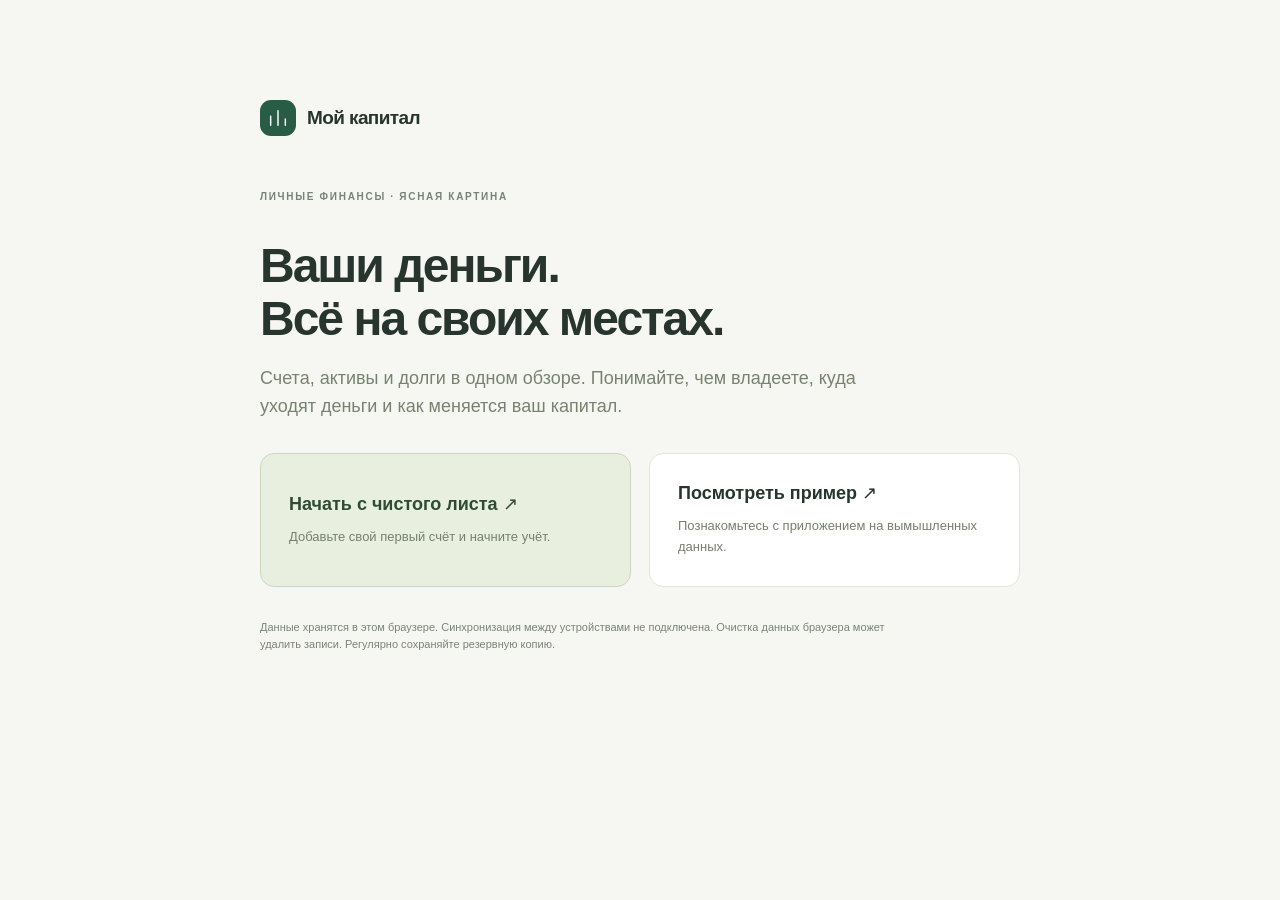
==== index.html @ 9a2aff3a "Опубликовать статическое приложение «Мой капитал»" ====
<!doctype html>
<html lang="ru"><head><meta charset="UTF-8"><meta name="viewport" content="width=device-width,initial-scale=1"><meta name="theme-color" content="#f6f7f2"><title>Мой капитал — личные финансы</title><link rel="icon" href="data:image/svg+xml,%3Csvg xmlns='http://www.w3.org/2000/svg' viewBox='0 0 64 64'%3E%3Crect width='64' height='64' rx='18' fill='%232a5943'/%3E%3Cpath d='M16 44V30h8v14m4 0V22h8v22m4 0V14h8v30' fill='none' stroke='%23fff' stroke-width='5'/%3E%3C/svg%3E"><link rel="stylesheet" href="style.css"></head><body><div id="app"><p class="loading">Открываем ваш финансовый обзор…</p></div><dialog id="modal"></dialog><div id="toast" role="status" aria-live="polite"></div><script type="module" src="app.js"></script></body></html>
---- style.css ----
:root{font-family:-apple-system,BlinkMacSystemFont,"Segoe UI",sans-serif;color:#27352e;background:#f6f7f2;font-synthesis:none;--green:#295c45;--muted:#788077;--line:#e1e5dc;--paper:#fff;--red:#a74637}*{box-sizing:border-box}body{margin:0;font-size:14px}button,input,select,textarea{font:inherit}button,a,input,select,textarea{outline-offset:4px}button:focus-visible,a:focus-visible,input:focus-visible{outline:3px solid #83aa77}button{cursor:pointer}button:disabled{opacity:.5;cursor:wait}button{border:1px solid var(--line);background:white;border-radius:9px;padding:10px 15px;color:inherit;transition:background .15s}button:hover{background:#eef2e9}.primary{background:var(--green);border-color:var(--green);color:white}.primary:hover{background:#204c37}.quiet{background:transparent;border:0}.danger{color:var(--red)}.muted,small{color:var(--muted)}.shell{display:grid;grid-template-columns:240px minmax(0,1fr);min-height:100vh}.sidebar{background:#eef0e8;border-right:1px solid var(--line);padding:36px 22px;position:fixed;width:240px;height:100dvh;display:flex;flex-direction:column}.brand{display:flex;align-items:center;gap:11px;font-weight:700;font-size:19px;letter-spacing:-.6px}.brandmark{width:36px;height:36px;background:var(--green);border-radius:11px;display:grid;place-items:center;color:white}.brandmark svg{width:22px;height:22px}.sidebar .eyebrow{margin:42px 12px 12px;font-size:10px}.nav{display:flex;flex-direction:column;gap:5px}.nav button{display:flex;align-items:center;gap:12px;text-align:left;border:0;background:transparent;color:#677266;padding:13px 14px;border-radius:8px}.nav button.active{background:#dce5d8;color:var(--green);font-weight:650}.nav svg,.icon svg{height:19px;width:19px}.sidebar-footer{margin-top:auto;padding:20px 10px 0;line-height:1.6;font-size:11px;color:#77816f}.local-dot{display:inline-block;width:6px;height:6px;background:#6f9272;border-radius:100%;margin-right:7px}.main{grid-column:2;padding:0 44px 40px;max-width:1550px;width:100%;margin:auto}.topbar{height:86px;display:flex;align-items:center;justify-content:space-between;border-bottom:1px solid var(--line);gap:12px}.crumb{font-size:12px;color:var(--muted)}.top-actions,.row,.actions{display:flex;align-items:center;gap:10px;flex-wrap:wrap}.top-actions button{font-size:12px}.avatar{width:32px;height:32px;display:grid;place-items:center;border-radius:50%;background:#dfe7d7;font-size:11px;font-weight:600}.eyebrow{text-transform:uppercase;letter-spacing:1.7px;font-size:10px;font-weight:650;color:#778474}.heading{display:flex;justify-content:space-between;align-items:center;gap:14px;margin:35px 0 25px}h1{font-size:30px;letter-spacing:-1px;font-weight:600;margin:0 0 8px}h2{font-size:17px;font-weight:600;letter-spacing:-.3px;margin:0}h3{font-size:14px;margin:0 0 9px}p{line-height:1.6}.heading p{margin:0;color:var(--muted);font-size:13px}.pill{font-size:10px;padding:5px 8px;border:1px solid var(--line);border-radius:6px;background:#f7f8f3;color:#697363;white-space:nowrap}.demo-banner{background:#eaf0df;border:1px solid #dce6ce;color:#5c6d4c;border-radius:9px;padding:10px 14px;font-size:12px;display:flex;justify-content:space-between;align-items:center;margin:24px 0 -10px}.demo-banner button{padding:5px 10px;font-size:11px;background:transparent;border-color:#c9d5ba}.grid-overview{display:grid;grid-template-columns:minmax(0,1.65fr) minmax(270px,1fr);gap:23px}.panel{border:1px solid var(--line);border-radius:13px;background:white;padding:23px;min-width:0}.capital-card{position:relative;overflow:hidden;background:#e9efdf;padding:28px 28px 18px}.capital-top{display:flex;justify-content:space-between;align-items:center}.capital-value{font-size:43px;font-weight:550;letter-spacing:-1.8px;margin:16px 0 10px;overflow-wrap:anywhere}.change{color:#527350;font-size:12px}.capital-card .chart{height:133px;margin:12px -5px -5px}.chart svg{width:100%;height:100%;overflow:visible}.axis{display:flex;justify-content:space-between;color:#87927e;font-size:10px;padding-top:8px}.stat-row{display:grid;grid-template-columns:repeat(3,1fr);margin-top:21px;padding-top:20px;border-top:1px solid #d4dec9;gap:10px}.stat-row>div+div{border-left:1px solid #d4dec9;padding-left:15px}.label{font-size:11px;color:#75806c}.stat-number{font-size:17px;font-weight:600;display:block;margin-top:8px;overflow-wrap:anywhere}.period-card .section-head{margin-bottom:24px}.section-head{display:flex;justify-content:space-between;align-items:center;gap:10px}.metric{display:flex;justify-content:space-between;align-items:center;margin:20px 0;gap:10px}.metric-name{display:flex;align-items:center;gap:10px;color:#6c766a;font-size:12px}.metric-icon{background:#eef4e8;color:#5f8859;padding:8px;border-radius:9px}.metric-icon.out{background:#f6eee6;color:#ab8869}.metric strong{font-size:19px;font-weight:550;white-space:nowrap}.period-total{margin-top:24px;border-top:1px solid var(--line);padding-top:20px}.period-total strong{color:var(--green);font-size:25px;letter-spacing:-.6px}.period-total small{font-size:10px;display:block;margin-top:6px}.mini-bars{display:flex;gap:4px;align-items:flex-end;height:40px;margin-top:25px}.mini-bars i{flex:1;background:#dce7d0;border-radius:2px 2px 0 0}.mini-bars i:nth-child(3n){background:#7d9a70}.lower-grid{display:grid;grid-template-columns:minmax(0,1.65fr) minmax(270px,1fr);gap:23px;margin-top:24px}.section-head button{font-size:11px;color:#677960;padding:5px 0}.account-list{display:grid;grid-template-columns:repeat(3,minmax(0,1fr));gap:12px;margin-top:20px}.account-tile{background:#f7f8f3;border:1px solid #edf0e8;border-radius:9px;padding:15px 13px;text-align:left;min-width:0}.account-tile strong{display:block;margin-top:15px;font-size:17px;font-weight:550;overflow-wrap:anywhere}.account-tile small{font-size:10px;display:block;margin-top:6px}.account-tile .tile-name{font-size:11px}.account-symbol{display:block;margin-bottom:13px;font-size:17px;color:#6d8463}.debt-summary{display:grid;grid-template-columns:1fr 1fr;gap:15px;margin-top:25px}.debt-summary strong{display:block;font-size:21px;font-weight:550;margin:10px 0}.progress{height:5px;border-radius:10px;background:#edf0e6;overflow:hidden;margin:14px 0}.progress span{display:block;width:100%;height:100%;background:#a7b991}.progress.dark span{background:#67836b}.table-panel{margin-top:24px;padding-bottom:8px}.table-wrap{overflow-x:auto;margin-top:14px}table{width:100%;border-collapse:collapse;text-align:left;font-size:12px}th{font-size:10px;color:#8b9286;font-weight:500;padding:13px 8px;border-bottom:1px solid var(--line)}td{padding:14px 8px;border-bottom:1px solid #eff1eb;vertical-align:middle}tr:last-child td{border-bottom:0}td.num,th.num{text-align:right;white-space:nowrap;font-variant-numeric:tabular-nums}.transaction-title{display:flex;align-items:center;gap:10px}.transaction-symbol{width:31px;height:31px;flex-shrink:0;display:grid;place-items:center;background:#f1f3eb;border-radius:9px;color:#7d8d70}.positive{color:#42724c}.negative{color:#875b48}.table-title{font-size:12px;display:block}.table-sub{font-size:10px;color:#93998b;display:block;margin-top:4px}.note{font-size:11px;color:#7a8473;margin:22px 0 0;line-height:1.6}.warning{padding:12px;background:#fff5e4;border:1px solid #efdfbd;border-radius:8px;color:#8a6625;font-size:12px}.error{color:#a23d31;font-size:12px;line-height:1.5}.error:not(:empty){padding:12px;background:#fff1ed;border-radius:8px;margin:12px 0}.empty{text-align:center;padding:40px 20px;color:var(--muted)}.empty h2{color:#344d37;margin-bottom:10px}.filters{display:flex;gap:10px;flex-wrap:wrap;margin:20px 0}.filters input{flex:1;min-width:160px}.filters select{width:auto}.listing{display:grid;grid-template-columns:repeat(auto-fit,minmax(270px,1fr));gap:18px}.entity-card .amount{font-size:28px;letter-spacing:-.8px;margin:20px 0}.entity-card .actions{margin-top:18px}.entity-card .actions button{font-size:11px;padding:8px 10px}.entity-card p{font-size:12px}.tabs{display:flex;gap:8px;margin-bottom:22px}.tabs .active{background:#e3ebdc;border-color:#cbd8bf;color:var(--green)}.settings-grid{display:grid;grid-template-columns:1fr 1fr;gap:20px}.settings-grid p{font-size:12px}.settings-grid button{font-size:12px}.currency-row{display:flex;align-items:center;justify-content:space-between;padding:14px 0;border-bottom:1px solid var(--line)}.bar-row{display:grid;grid-template-columns:100px 1fr 120px;align-items:center;gap:14px;margin-top:20px;font-size:12px}.bar-row .bar{height:9px;background:#eaf0e1;border-radius:4px;overflow:hidden}.bar-row .bar i{display:block;height:100%;background:#819b6a}.bar-row strong{text-align:right;font-size:12px}.report-grid{display:grid;grid-template-columns:1fr 1fr;gap:20px}.report-grid .wide{grid-column:1/-1}.onboard{max-width:820px;margin:70px auto;padding:30px}.onboard h1{font-size:48px;margin-top:38px;line-height:1.1;letter-spacing:-2px}.onboard .lead{font-size:18px;color:#78836f;max-width:620px}.onboard .choices{display:grid;grid-template-columns:1fr 1fr;gap:18px;margin:32px 0}.choice{padding:28px;text-align:left;border-radius:14px;background:white}.choice.primary{background:#e9efdf;color:#2d4c33;border-color:#cbd8bd}.choice strong{font-size:18px;display:block}.choice span{font-size:13px;display:block;margin-top:12px;line-height:1.6;color:#75806d}.onboard .note{max-width:640px}.bottom-nav{display:none}dialog{width:min(600px,calc(100% - 26px));padding:0;border:1px solid var(--line);border-radius:15px;max-height:90dvh;box-shadow:0 24px 100px #213b3433;color:#2c392e;background:#fcfdf9}dialog::backdrop{background:#1d302650;backdrop-filter:blur(3px)}.modal-head{display:flex;justify-content:space-between;align-items:center;padding:22px 25px;border-bottom:1px solid var(--line)}.modal-head button{padding:4px 10px;font-size:21px;border:0;background:transparent}.modal-body{padding:22px 25px}.form-grid{display:grid;grid-template-columns:1fr 1fr;gap:16px}.field{display:flex;flex-direction:column;gap:7px;min-width:0}.field.full{grid-column:1/-1}label{font-size:12px;color:#5a6855;font-weight:500}input,select,textarea{width:100%;min-width:0;border:1px solid #dce2d4;background:white;border-radius:8px;padding:11px 12px;color:inherit}input[type=checkbox]{width:auto}textarea{resize:vertical;min-height:75px}.field small{font-size:10px;line-height:1.5}.form-actions{display:flex;justify-content:flex-end;gap:10px;margin-top:23px}.form-info{font-size:11px;line-height:1.7;color:#7b8573;margin:16px 0}.field-error{color:#ab4837!important}#toast{position:fixed;bottom:24px;left:50%;transform:translateX(-50%);padding:13px 20px;background:#294a35;color:white;border-radius:9px;z-index:99;font-size:12px;display:none;max-width:90vw}.loading{padding:50px;text-align:center}.chart-table{margin-top:14px;font-size:11px}.chart-table summary{cursor:pointer;color:#6c7e61}.hide-sensitive .sensitive{letter-spacing:2px}.audit-row{border-bottom:1px solid var(--line);padding:12px 0;font-size:12px}.period-select{max-width:185px;font-size:12px}.custom-period{display:flex;gap:8px;margin-bottom:18px;justify-content:flex-end}.custom-period input{max-width:160px}.mobile-more{display:none}.field [aria-invalid=true]{border-color:#b3503b}
@media(min-width:1600px){.main{padding-left:55px;padding-right:55px}.capital-card .chart{height:160px}}
@media(max-width:1150px){.sidebar{width:200px;padding:32px 15px}.shell{grid-template-columns:200px minmax(0,1fr)}.main{padding:0 25px 30px}.grid-overview,.lower-grid{grid-template-columns:minmax(0,1.4fr) minmax(250px,1fr)}.capital-value{font-size:36px}.account-list{grid-template-columns:1fr}.account-tile{display:grid;grid-template-columns:25px 1fr;gap:4px 10px}.account-symbol{grid-row:1/4;margin:0}.account-tile strong{font-size:16px;margin:3px 0}.account-tile small{margin:0}.brand{font-size:17px}.stat-number{font-size:14px}}
@media(max-width:850px){.grid-overview,.lower-grid{grid-template-columns:1fr}.account-list{grid-template-columns:repeat(3,1fr)}.account-tile{display:block}.account-symbol{margin-bottom:10px}.account-tile strong{margin-top:10px}.report-grid,.settings-grid{grid-template-columns:1fr}.report-grid .wide{grid-column:auto}.top-actions .date-label{display:none}.stat-number{font-size:17px}}
@media(max-width:600px){.shell{display:block}.sidebar{display:none}.main{padding:0 17px 105px}.topbar{height:65px}.crumb{font-size:11px}.top-actions{gap:3px}.top-actions button{padding:8px;font-size:11px}.avatar{display:none}.heading{margin:28px 0 21px;align-items:flex-start}h1{font-size:26px}.heading p{font-size:11px}.heading .primary{padding:11px 12px;font-size:11px}.capital-card{padding:23px 20px 18px}.capital-value{font-size:37px}.stat-row{gap:6px}.stat-row>div+div{padding-left:10px}.label{font-size:10px}.stat-number{font-size:15px}.panel{padding:20px 17px}.demo-banner{font-size:10px;margin-top:16px;gap:10px}.account-list{grid-template-columns:1fr}.account-tile{display:grid}.account-symbol{margin:0}.account-tile strong{margin:3px 0}.period-select{max-width:140px;font-size:11px}.bottom-nav{position:fixed;bottom:0;left:0;right:0;display:flex;background:#f6f8f0f5;border-top:1px solid var(--line);padding:8px 6px max(10px,env(safe-area-inset-bottom));z-index:10;backdrop-filter:blur(12px);justify-content:space-around}.bottom-nav button{display:flex;flex-direction:column;align-items:center;gap:5px;background:transparent;border:0;font-size:9px;padding:6px 10px;border-radius:8px;color:#7a8572}.bottom-nav button.active{color:var(--green);background:#e7eddf}.bottom-nav svg{width:20px;height:20px}.table-wrap{margin-left:-6px;margin-right:-6px}td,th{padding-left:6px;padding-right:6px}.hide-phone{display:none}.table-title{font-size:11px}.transaction-symbol{width:27px;height:27px}.transaction-title{gap:7px}table{font-size:11px}.form-grid{grid-template-columns:1fr}.field.full{grid-column:auto}.modal-body{padding:20px}.modal-head{padding:18px 20px}.onboard{margin:20px auto;padding:23px}.onboard h1{font-size:39px}.onboard .lead{font-size:16px}.onboard .choices{grid-template-columns:1fr}.bar-row{grid-template-columns:75px 1fr 105px;gap:8px;font-size:11px}.bar-row strong{font-size:11px}.listing{grid-template-columns:1fr}.topbar .date-label{display:none}.section-head h2{font-size:15px}.custom-period{flex-wrap:wrap}.custom-period input{max-width:45%}.form-actions button{font-size:12px}}
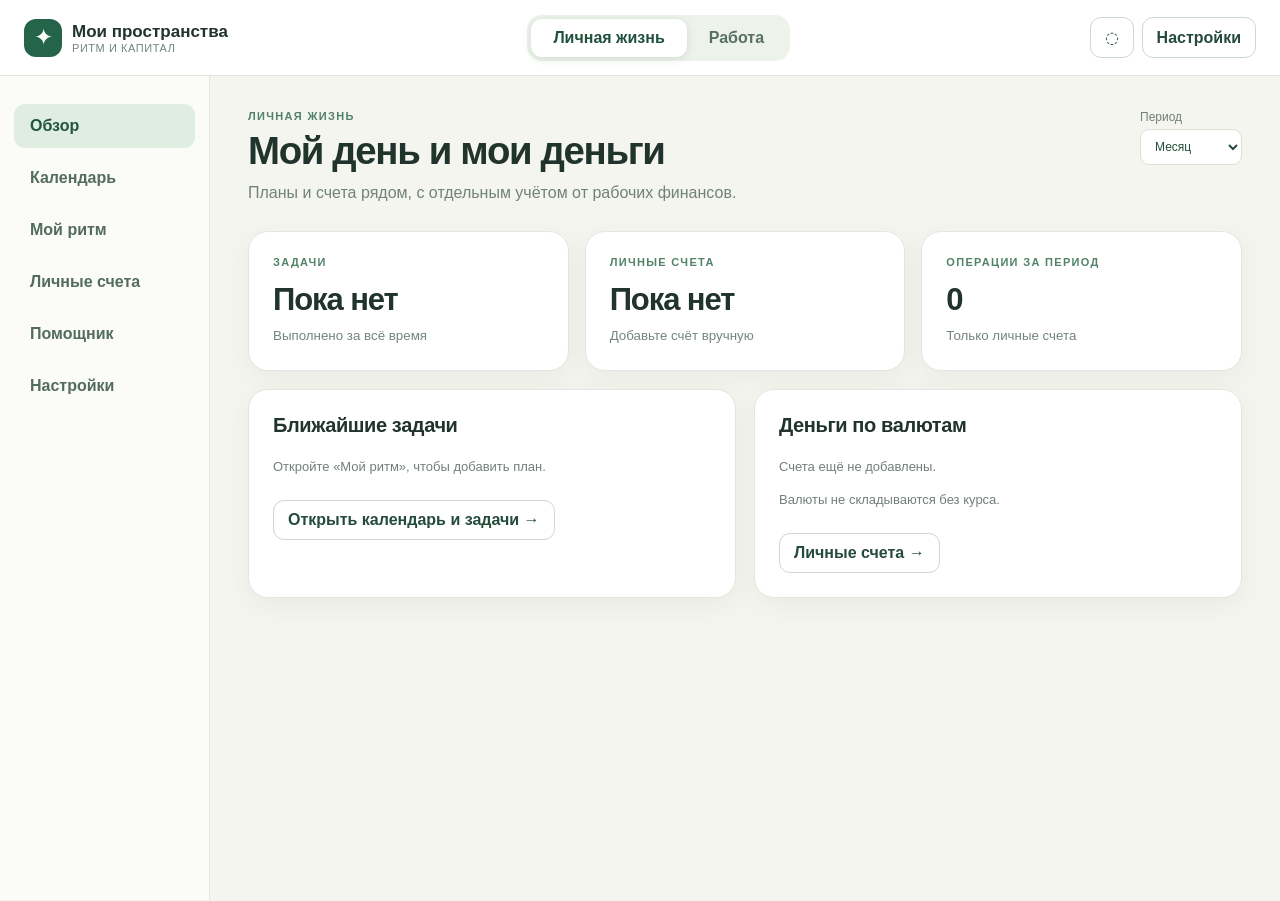
==== commit 20d06c60: "Добавить личное и рабочее пространства" ====
--- a/index.html
+++ b/index.html
@@ -1,2 +1,2 @@
 <!doctype html>
-<html lang="ru"><head><meta charset="UTF-8"><meta name="viewport" content="width=device-width,initial-scale=1"><meta name="theme-color" content="#f6f7f2"><title>Мой капитал — личные финансы</title><link rel="icon" href="data:image/svg+xml,%3Csvg xmlns='http://www.w3.org/2000/svg' viewBox='0 0 64 64'%3E%3Crect width='64' height='64' rx='18' fill='%232a5943'/%3E%3Cpath d='M16 44V30h8v14m4 0V22h8v22m4 0V14h8v30' fill='none' stroke='%23fff' stroke-width='5'/%3E%3C/svg%3E"><link rel="stylesheet" href="style.css"></head><body><div id="app"><p class="loading">Открываем ваш финансовый обзор…</p></div><dialog id="modal"></dialog><div id="toast" role="status" aria-live="polite"></div><script type="module" src="app.js"></script></body></html>
+<html lang="ru"><head><meta charset="utf-8"><meta name="viewport" content="width=device-width,initial-scale=1,viewport-fit=cover"><meta name="theme-color" content="#f5f5ef"><title>Мои пространства</title><link rel="stylesheet" href="style.css"></head><body><div id="app"></div><div id="live" class="sr-only" role="status" aria-live="polite"></div><script type="module" src="app.js"></script></body></html>
--- a/style.css
+++ b/style.css
@@ -1,5 +1,7 @@
-:root{font-family:-apple-system,BlinkMacSystemFont,"Segoe UI",sans-serif;color:#27352e;background:#f6f7f2;font-synthesis:none;--green:#295c45;--muted:#788077;--line:#e1e5dc;--paper:#fff;--red:#a74637}*{box-sizing:border-box}body{margin:0;font-size:14px}button,input,select,textarea{font:inherit}button,a,input,select,textarea{outline-offset:4px}button:focus-visible,a:focus-visible,input:focus-visible{outline:3px solid #83aa77}button{cursor:pointer}button:disabled{opacity:.5;cursor:wait}button{border:1px solid var(--line);background:white;border-radius:9px;padding:10px 15px;color:inherit;transition:background .15s}button:hover{background:#eef2e9}.primary{background:var(--green);border-color:var(--green);color:white}.primary:hover{background:#204c37}.quiet{background:transparent;border:0}.danger{color:var(--red)}.muted,small{color:var(--muted)}.shell{display:grid;grid-template-columns:240px minmax(0,1fr);min-height:100vh}.sidebar{background:#eef0e8;border-right:1px solid var(--line);padding:36px 22px;position:fixed;width:240px;height:100dvh;display:flex;flex-direction:column}.brand{display:flex;align-items:center;gap:11px;font-weight:700;font-size:19px;letter-spacing:-.6px}.brandmark{width:36px;height:36px;background:var(--green);border-radius:11px;display:grid;place-items:center;color:white}.brandmark svg{width:22px;height:22px}.sidebar .eyebrow{margin:42px 12px 12px;font-size:10px}.nav{display:flex;flex-direction:column;gap:5px}.nav button{display:flex;align-items:center;gap:12px;text-align:left;border:0;background:transparent;color:#677266;padding:13px 14px;border-radius:8px}.nav button.active{background:#dce5d8;color:var(--green);font-weight:650}.nav svg,.icon svg{height:19px;width:19px}.sidebar-footer{margin-top:auto;padding:20px 10px 0;line-height:1.6;font-size:11px;color:#77816f}.local-dot{display:inline-block;width:6px;height:6px;background:#6f9272;border-radius:100%;margin-right:7px}.main{grid-column:2;padding:0 44px 40px;max-width:1550px;width:100%;margin:auto}.topbar{height:86px;display:flex;align-items:center;justify-content:space-between;border-bottom:1px solid var(--line);gap:12px}.crumb{font-size:12px;color:var(--muted)}.top-actions,.row,.actions{display:flex;align-items:center;gap:10px;flex-wrap:wrap}.top-actions button{font-size:12px}.avatar{width:32px;height:32px;display:grid;place-items:center;border-radius:50%;background:#dfe7d7;font-size:11px;font-weight:600}.eyebrow{text-transform:uppercase;letter-spacing:1.7px;font-size:10px;font-weight:650;color:#778474}.heading{display:flex;justify-content:space-between;align-items:center;gap:14px;margin:35px 0 25px}h1{font-size:30px;letter-spacing:-1px;font-weight:600;margin:0 0 8px}h2{font-size:17px;font-weight:600;letter-spacing:-.3px;margin:0}h3{font-size:14px;margin:0 0 9px}p{line-height:1.6}.heading p{margin:0;color:var(--muted);font-size:13px}.pill{font-size:10px;padding:5px 8px;border:1px solid var(--line);border-radius:6px;background:#f7f8f3;color:#697363;white-space:nowrap}.demo-banner{background:#eaf0df;border:1px solid #dce6ce;color:#5c6d4c;border-radius:9px;padding:10px 14px;font-size:12px;display:flex;justify-content:space-between;align-items:center;margin:24px 0 -10px}.demo-banner button{padding:5px 10px;font-size:11px;background:transparent;border-color:#c9d5ba}.grid-overview{display:grid;grid-template-columns:minmax(0,1.65fr) minmax(270px,1fr);gap:23px}.panel{border:1px solid var(--line);border-radius:13px;background:white;padding:23px;min-width:0}.capital-card{position:relative;overflow:hidden;background:#e9efdf;padding:28px 28px 18px}.capital-top{display:flex;justify-content:space-between;align-items:center}.capital-value{font-size:43px;font-weight:550;letter-spacing:-1.8px;margin:16px 0 10px;overflow-wrap:anywhere}.change{color:#527350;font-size:12px}.capital-card .chart{height:133px;margin:12px -5px -5px}.chart svg{width:100%;height:100%;overflow:visible}.axis{display:flex;justify-content:space-between;color:#87927e;font-size:10px;padding-top:8px}.stat-row{display:grid;grid-template-columns:repeat(3,1fr);margin-top:21px;padding-top:20px;border-top:1px solid #d4dec9;gap:10px}.stat-row>div+div{border-left:1px solid #d4dec9;padding-left:15px}.label{font-size:11px;color:#75806c}.stat-number{font-size:17px;font-weight:600;display:block;margin-top:8px;overflow-wrap:anywhere}.period-card .section-head{margin-bottom:24px}.section-head{display:flex;justify-content:space-between;align-items:center;gap:10px}.metric{display:flex;justify-content:space-between;align-items:center;margin:20px 0;gap:10px}.metric-name{display:flex;align-items:center;gap:10px;color:#6c766a;font-size:12px}.metric-icon{background:#eef4e8;color:#5f8859;padding:8px;border-radius:9px}.metric-icon.out{background:#f6eee6;color:#ab8869}.metric strong{font-size:19px;font-weight:550;white-space:nowrap}.period-total{margin-top:24px;border-top:1px solid var(--line);padding-top:20px}.period-total strong{color:var(--green);font-size:25px;letter-spacing:-.6px}.period-total small{font-size:10px;display:block;margin-top:6px}.mini-bars{display:flex;gap:4px;align-items:flex-end;height:40px;margin-top:25px}.mini-bars i{flex:1;background:#dce7d0;border-radius:2px 2px 0 0}.mini-bars i:nth-child(3n){background:#7d9a70}.lower-grid{display:grid;grid-template-columns:minmax(0,1.65fr) minmax(270px,1fr);gap:23px;margin-top:24px}.section-head button{font-size:11px;color:#677960;padding:5px 0}.account-list{display:grid;grid-template-columns:repeat(3,minmax(0,1fr));gap:12px;margin-top:20px}.account-tile{background:#f7f8f3;border:1px solid #edf0e8;border-radius:9px;padding:15px 13px;text-align:left;min-width:0}.account-tile strong{display:block;margin-top:15px;font-size:17px;font-weight:550;overflow-wrap:anywhere}.account-tile small{font-size:10px;display:block;margin-top:6px}.account-tile .tile-name{font-size:11px}.account-symbol{display:block;margin-bottom:13px;font-size:17px;color:#6d8463}.debt-summary{display:grid;grid-template-columns:1fr 1fr;gap:15px;margin-top:25px}.debt-summary strong{display:block;font-size:21px;font-weight:550;margin:10px 0}.progress{height:5px;border-radius:10px;background:#edf0e6;overflow:hidden;margin:14px 0}.progress span{display:block;width:100%;height:100%;background:#a7b991}.progress.dark span{background:#67836b}.table-panel{margin-top:24px;padding-bottom:8px}.table-wrap{overflow-x:auto;margin-top:14px}table{width:100%;border-collapse:collapse;text-align:left;font-size:12px}th{font-size:10px;color:#8b9286;font-weight:500;padding:13px 8px;border-bottom:1px solid var(--line)}td{padding:14px 8px;border-bottom:1px solid #eff1eb;vertical-align:middle}tr:last-child td{border-bottom:0}td.num,th.num{text-align:right;white-space:nowrap;font-variant-numeric:tabular-nums}.transaction-title{display:flex;align-items:center;gap:10px}.transaction-symbol{width:31px;height:31px;flex-shrink:0;display:grid;place-items:center;background:#f1f3eb;border-radius:9px;color:#7d8d70}.positive{color:#42724c}.negative{color:#875b48}.table-title{font-size:12px;display:block}.table-sub{font-size:10px;color:#93998b;display:block;margin-top:4px}.note{font-size:11px;color:#7a8473;margin:22px 0 0;line-height:1.6}.warning{padding:12px;background:#fff5e4;border:1px solid #efdfbd;border-radius:8px;color:#8a6625;font-size:12px}.error{color:#a23d31;font-size:12px;line-height:1.5}.error:not(:empty){padding:12px;background:#fff1ed;border-radius:8px;margin:12px 0}.empty{text-align:center;padding:40px 20px;color:var(--muted)}.empty h2{color:#344d37;margin-bottom:10px}.filters{display:flex;gap:10px;flex-wrap:wrap;margin:20px 0}.filters input{flex:1;min-width:160px}.filters select{width:auto}.listing{display:grid;grid-template-columns:repeat(auto-fit,minmax(270px,1fr));gap:18px}.entity-card .amount{font-size:28px;letter-spacing:-.8px;margin:20px 0}.entity-card .actions{margin-top:18px}.entity-card .actions button{font-size:11px;padding:8px 10px}.entity-card p{font-size:12px}.tabs{display:flex;gap:8px;margin-bottom:22px}.tabs .active{background:#e3ebdc;border-color:#cbd8bf;color:var(--green)}.settings-grid{display:grid;grid-template-columns:1fr 1fr;gap:20px}.settings-grid p{font-size:12px}.settings-grid button{font-size:12px}.currency-row{display:flex;align-items:center;justify-content:space-between;padding:14px 0;border-bottom:1px solid var(--line)}.bar-row{display:grid;grid-template-columns:100px 1fr 120px;align-items:center;gap:14px;margin-top:20px;font-size:12px}.bar-row .bar{height:9px;background:#eaf0e1;border-radius:4px;overflow:hidden}.bar-row .bar i{display:block;height:100%;background:#819b6a}.bar-row strong{text-align:right;font-size:12px}.report-grid{display:grid;grid-template-columns:1fr 1fr;gap:20px}.report-grid .wide{grid-column:1/-1}.onboard{max-width:820px;margin:70px auto;padding:30px}.onboard h1{font-size:48px;margin-top:38px;line-height:1.1;letter-spacing:-2px}.onboard .lead{font-size:18px;color:#78836f;max-width:620px}.onboard .choices{display:grid;grid-template-columns:1fr 1fr;gap:18px;margin:32px 0}.choice{padding:28px;text-align:left;border-radius:14px;background:white}.choice.primary{background:#e9efdf;color:#2d4c33;border-color:#cbd8bd}.choice strong{font-size:18px;display:block}.choice span{font-size:13px;display:block;margin-top:12px;line-height:1.6;color:#75806d}.onboard .note{max-width:640px}.bottom-nav{display:none}dialog{width:min(600px,calc(100% - 26px));padding:0;border:1px solid var(--line);border-radius:15px;max-height:90dvh;box-shadow:0 24px 100px #213b3433;color:#2c392e;background:#fcfdf9}dialog::backdrop{background:#1d302650;backdrop-filter:blur(3px)}.modal-head{display:flex;justify-content:space-between;align-items:center;padding:22px 25px;border-bottom:1px solid var(--line)}.modal-head button{padding:4px 10px;font-size:21px;border:0;background:transparent}.modal-body{padding:22px 25px}.form-grid{display:grid;grid-template-columns:1fr 1fr;gap:16px}.field{display:flex;flex-direction:column;gap:7px;min-width:0}.field.full{grid-column:1/-1}label{font-size:12px;color:#5a6855;font-weight:500}input,select,textarea{width:100%;min-width:0;border:1px solid #dce2d4;background:white;border-radius:8px;padding:11px 12px;color:inherit}input[type=checkbox]{width:auto}textarea{resize:vertical;min-height:75px}.field small{font-size:10px;line-height:1.5}.form-actions{display:flex;justify-content:flex-end;gap:10px;margin-top:23px}.form-info{font-size:11px;line-height:1.7;color:#7b8573;margin:16px 0}.field-error{color:#ab4837!important}#toast{position:fixed;bottom:24px;left:50%;transform:translateX(-50%);padding:13px 20px;background:#294a35;color:white;border-radius:9px;z-index:99;font-size:12px;display:none;max-width:90vw}.loading{padding:50px;text-align:center}.chart-table{margin-top:14px;font-size:11px}.chart-table summary{cursor:pointer;color:#6c7e61}.hide-sensitive .sensitive{letter-spacing:2px}.audit-row{border-bottom:1px solid var(--line);padding:12px 0;font-size:12px}.period-select{max-width:185px;font-size:12px}.custom-period{display:flex;gap:8px;margin-bottom:18px;justify-content:flex-end}.custom-period input{max-width:160px}.mobile-more{display:none}.field [aria-invalid=true]{border-color:#b3503b}
-@media(min-width:1600px){.main{padding-left:55px;padding-right:55px}.capital-card .chart{height:160px}}
-@media(max-width:1150px){.sidebar{width:200px;padding:32px 15px}.shell{grid-template-columns:200px minmax(0,1fr)}.main{padding:0 25px 30px}.grid-overview,.lower-grid{grid-template-columns:minmax(0,1.4fr) minmax(250px,1fr)}.capital-value{font-size:36px}.account-list{grid-template-columns:1fr}.account-tile{display:grid;grid-template-columns:25px 1fr;gap:4px 10px}.account-symbol{grid-row:1/4;margin:0}.account-tile strong{font-size:16px;margin:3px 0}.account-tile small{margin:0}.brand{font-size:17px}.stat-number{font-size:14px}}
-@media(max-width:850px){.grid-overview,.lower-grid{grid-template-columns:1fr}.account-list{grid-template-columns:repeat(3,1fr)}.account-tile{display:block}.account-symbol{margin-bottom:10px}.account-tile strong{margin-top:10px}.report-grid,.settings-grid{grid-template-columns:1fr}.report-grid .wide{grid-column:auto}.top-actions .date-label{display:none}.stat-number{font-size:17px}}
-@media(max-width:600px){.shell{display:block}.sidebar{display:none}.main{padding:0 17px 105px}.topbar{height:65px}.crumb{font-size:11px}.top-actions{gap:3px}.top-actions button{padding:8px;font-size:11px}.avatar{display:none}.heading{margin:28px 0 21px;align-items:flex-start}h1{font-size:26px}.heading p{font-size:11px}.heading .primary{padding:11px 12px;font-size:11px}.capital-card{padding:23px 20px 18px}.capital-value{font-size:37px}.stat-row{gap:6px}.stat-row>div+div{padding-left:10px}.label{font-size:10px}.stat-number{font-size:15px}.panel{padding:20px 17px}.demo-banner{font-size:10px;margin-top:16px;gap:10px}.account-list{grid-template-columns:1fr}.account-tile{display:grid}.account-symbol{margin:0}.account-tile strong{margin:3px 0}.period-select{max-width:140px;font-size:11px}.bottom-nav{position:fixed;bottom:0;left:0;right:0;display:flex;background:#f6f8f0f5;border-top:1px solid var(--line);padding:8px 6px max(10px,env(safe-area-inset-bottom));z-index:10;backdrop-filter:blur(12px);justify-content:space-around}.bottom-nav button{display:flex;flex-direction:column;align-items:center;gap:5px;background:transparent;border:0;font-size:9px;padding:6px 10px;border-radius:8px;color:#7a8572}.bottom-nav button.active{color:var(--green);background:#e7eddf}.bottom-nav svg{width:20px;height:20px}.table-wrap{margin-left:-6px;margin-right:-6px}td,th{padding-left:6px;padding-right:6px}.hide-phone{display:none}.table-title{font-size:11px}.transaction-symbol{width:27px;height:27px}.transaction-title{gap:7px}table{font-size:11px}.form-grid{grid-template-columns:1fr}.field.full{grid-column:auto}.modal-body{padding:20px}.modal-head{padding:18px 20px}.onboard{margin:20px auto;padding:23px}.onboard h1{font-size:39px}.onboard .lead{font-size:16px}.onboard .choices{grid-template-columns:1fr}.bar-row{grid-template-columns:75px 1fr 105px;gap:8px;font-size:11px}.bar-row strong{font-size:11px}.listing{grid-template-columns:1fr}.topbar .date-label{display:none}.section-head h2{font-size:15px}.custom-period{flex-wrap:wrap}.custom-period input{max-width:45%}.form-actions button{font-size:12px}}
+:root{font-family:Inter,-apple-system,BlinkMacSystemFont,"Segoe UI",sans-serif;color:#20332c;background:#f5f5ef;font-synthesis:none}*{box-sizing:border-box}body{margin:0}button,input,select,textarea{font:inherit}button{cursor:pointer;border:1px solid #cbd8ce;border-radius:11px;background:#fff;color:#254b3b;padding:10px 14px;font-weight:650}button:hover{background:#edf4eb}button:focus-visible,input:focus-visible,select:focus-visible,textarea:focus-visible,summary:focus-visible{outline:3px solid #29785b;outline-offset:2px}.primary{background:#24644b;border-color:#24644b;color:#fff}.primary:hover{background:#194e3a}.danger{color:#9a3333;border-color:#d9b3b3}.sr-only{position:absolute;width:1px;height:1px;overflow:hidden;clip:rect(0,0,0,0)}.top{height:76px;background:#fff;border-bottom:1px solid #dce6db;display:flex;align-items:center;gap:24px;padding:0 max(24px,calc((100vw - 1440px)/2));position:sticky;top:0;z-index:10}.brand{display:flex;align-items:center;gap:10px;font-weight:800;font-size:17px;white-space:nowrap}.brand small{display:block;color:#75867c;font-size:11px;font-weight:500;letter-spacing:.05em;text-transform:uppercase}.brand-icon{display:grid;place-items:center;width:38px;height:38px;border-radius:12px;background:#24644b;color:#fff;font-size:23px}.spaces{margin:auto;display:flex;background:#edf2eb;padding:4px;border-radius:15px}.spaces button{border:0;background:transparent;padding:10px 22px;color:#587064}.spaces button[aria-pressed=true]{background:#fff;color:#20513d;box-shadow:0 2px 8px #1d4c3020}.top-actions{display:flex;gap:8px}.layout{max-width:1440px;margin:auto;display:grid;grid-template-columns:210px minmax(0,1fr);min-height:calc(100vh - 76px)}nav{background:#fbfcf8;border-right:1px solid #e2e8de;padding:28px 14px;display:flex;flex-direction:column;gap:8px}nav button{text-align:left;border:0;background:transparent;color:#536c5d;padding:13px 16px}nav button.active{background:#e0eee2;color:#21553e}main{min-width:0;padding:34px 38px 70px}.heading{display:flex;align-items:start;justify-content:space-between;gap:20px;margin-bottom:26px}.heading h1{font-size:clamp(27px,3vw,39px);letter-spacing:-.035em;margin:7px 0 8px}.heading p{color:#718279;margin:0;max-width:620px;line-height:1.5}.eyebrow{display:block;font-size:11px;font-weight:800;text-transform:uppercase;letter-spacing:.12em;color:#518268}.cards{display:grid;grid-template-columns:repeat(3,minmax(0,1fr));gap:16px;margin-bottom:18px}.card,.panel{background:#fff;border:1px solid #e1e9de;box-shadow:0 7px 25px #254b3810;border-radius:20px;padding:24px}.card{min-height:140px}.card .big{font-size:clamp(22px,2.5vw,31px);line-height:1.15;margin:14px 0 8px;display:block;letter-spacing:-.035em;overflow-wrap:anywhere}.card small{color:#75857a}.split{display:grid;grid-template-columns:repeat(2,minmax(0,1fr));gap:18px}.panel h2{font-size:20px;letter-spacing:-.02em;margin:0 0 20px}.panel p{line-height:1.55}.panel button{margin-top:10px}.muted,.hint{color:#718078;font-size:13px}.hint{background:#f0f5ed;border-radius:10px;padding:10px 12px}.alert{padding:12px 15px;color:#7b4c0a;background:#fff4d9;border-radius:12px}.notice{padding:12px 15px;color:#1a583d;background:#e2f2e6;border-radius:12px}.list-row{display:flex;justify-content:space-between;align-items:center;gap:16px;padding:14px 0;border-top:1px solid #e9eee7}.list-row:first-of-type{border-top:0}.list-row span{min-width:0}.list-row small{display:block;color:#7a887d;margin-top:4px}.list-row button{margin-left:10px}.status-pending{color:#955e14!important}.status-ok{color:#397c50!important}.inline{display:flex;gap:8px;flex-wrap:wrap}.row-between{display:flex;align-items:center;justify-content:space-between;gap:15px}.period{display:flex;align-items:center;gap:8px;flex-wrap:wrap}.period label{font-size:12px;color:#718078}.period select,.period input{display:block;margin-top:5px;padding:9px 10px;background:#fff;border:1px solid #d7e2d4;border-radius:9px;color:#284d3b}.search{display:block;color:#526d5d;font-size:13px;font-weight:600}.search input{display:block;margin-top:8px;width:100%;padding:12px;border:1px solid #d7e2d4;border-radius:10px}.bars>div{margin:17px 0}.bars span{display:block;font-size:12px;margin-bottom:6px;color:#607268}.bars i{display:block;height:14px;border-radius:8px;background:#62a574}.bars i.out{background:#cba574}.frame-help{background:#e9f3e7;border-radius:12px;padding:12px 16px;margin-bottom:14px;font-size:13px;color:#42634d}iframe{width:100%;height:calc(100vh - 185px);min-height:670px;border:1px solid #dce6db;border-radius:18px;background:#fff}details{padding:13px 0;border-top:1px solid #e9eee7}summary{cursor:pointer;font-weight:650}dialog{border:1px solid #dce6db;border-radius:20px;box-shadow:0 30px 80px #163c2f44;padding:0;max-width:650px;width:calc(100% - 24px);max-height:calc(100vh - 32px)}dialog::backdrop{background:#12332699}.dialog-form{padding:26px;overflow:auto;max-height:calc(100vh - 32px);display:grid;grid-template-columns:repeat(2,minmax(0,1fr));gap:15px}.dialog-form>.row-between,.dialog-form>.error,.dialog-form>footer,.dialog-form>.full,.dialog-form>.hint{grid-column:1/-1}.dialog-form h2{margin:0}.dialog-form label{display:block;font-size:13px;color:#476455;font-weight:650}.dialog-form input,.dialog-form select,.dialog-form textarea{display:block;width:100%;margin-top:7px;padding:11px;border-radius:10px;border:1px solid #ceddce;background:#fff;color:#21392b}.dialog-form textarea{min-height:70px;resize:vertical}.dialog-form footer{display:flex;justify-content:flex-end;gap:10px;border-top:1px solid #e6ece4;padding-top:16px}.dialog-form .error{color:#a03232;margin:0}.kind-field{display:contents}.kind-field[hidden]{display:none}.kind-field.exchange-field>p{align-self:end}.fatal{max-width:600px;margin:80px auto}body:has(dialog[open]){overflow:hidden}
+@media(max-width:950px){.top{padding:0 16px}.layout{grid-template-columns:1fr}nav{position:sticky;top:76px;z-index:9;flex-direction:row;overflow-x:auto;padding:8px 16px;border-right:0;border-bottom:1px solid #e2e8de;white-space:nowrap}nav button{text-align:center;padding:10px 13px}main{padding:24px 20px 90px}.cards{grid-template-columns:repeat(2,minmax(0,1fr))}}
+@media(max-width:640px){.top{height:auto;min-height:74px;flex-wrap:wrap;gap:5px;padding:9px 12px}.brand{font-size:13px}.brand-icon{width:31px;height:31px}.top-actions{margin-left:auto}.top-actions button:last-child{display:none}.spaces{order:3;width:100%;margin:4px 0 0}.spaces button{flex:1;padding:8px}.layout{min-height:calc(100vh - 114px)}nav{top:114px}.heading{display:block}.heading>.primary,.heading>.period{margin-top:16px}.cards,.split{grid-template-columns:1fr}.card,.panel{padding:19px;border-radius:16px}.card{min-height:110px}.dialog-form{grid-template-columns:1fr;padding:18px}.dialog-form>.row-between,.dialog-form>.error,.dialog-form>footer,.dialog-form>.full,.dialog-form>.hint{grid-column:1}.list-row{align-items:flex-start}.list-row>span:last-child{text-align:right}.list-row button{display:block;margin-left:auto;margin-top:5px}iframe{height:calc(100vh - 210px);min-height:530px}}
+.calendar-tools{display:flex;gap:8px;align-items:center;flex-wrap:wrap;margin-bottom:16px}.calendar-tools input,.calendar-tools select{padding:10px;border:1px solid #cbd8ce;border-radius:10px;background:#fff}.calendar-grid{display:grid;gap:8px;margin-bottom:18px}.calendar-grid.month,.calendar-grid.week{grid-template-columns:repeat(7,minmax(0,1fr))}.calendar-grid.day{grid-template-columns:1fr}.calendar-day{text-align:left;min-height:120px;padding:12px;white-space:normal;overflow:hidden}.calendar-grid.day .calendar-day{min-height:150px}.calendar-day.selected{border:2px solid #24644b;background:#e9f4ea}.calendar-day span{display:block;font-size:12px;margin-bottom:10px}.calendar-day small{display:block;white-space:nowrap;overflow:hidden;text-overflow:ellipsis;color:#5e7565;font-weight:500;margin:4px 0}.calendar-day .block-count{color:#24644b;font-weight:700}.calendar-detail{margin-top:16px}.import-actions{display:flex;gap:8px;flex-wrap:wrap}
+@media(max-width:950px){.calendar-grid.month{grid-template-columns:repeat(7,minmax(0,1fr))}.calendar-grid.month .calendar-day{min-height:90px;padding:7px}.calendar-grid.month .calendar-day span{font-size:10px}.calendar-grid.month .calendar-day small{font-size:10px}}
+@media(max-width:640px){.calendar-grid.month,.calendar-grid.week{grid-template-columns:repeat(7,minmax(0,1fr));gap:3px}.calendar-grid.month .calendar-day,.calendar-grid.week .calendar-day{min-height:65px;padding:4px;border-radius:6px}.calendar-grid.month .calendar-day span,.calendar-grid.week .calendar-day span{font-size:9px;line-height:1.15}.calendar-grid.month .calendar-day small,.calendar-grid.week .calendar-day small{font-size:9px}.calendar-grid.month .calendar-day small:not(:first-of-type),.calendar-grid.week .calendar-day small:not(:first-of-type){display:none}}
+.widget-list{display:grid;gap:10px;margin:12px 0}.widget-list label{padding:10px;background:#f3f7f1;border-radius:8px}.widget-list input{accent-color:#24644b}.ai-panel{margin-top:18px}.ai-panel label{display:block;font-size:13px;font-weight:650;margin:14px 0}.ai-panel select,.ai-panel textarea{display:block;width:100%;padding:11px;border:1px solid #ceddce;border-radius:10px;margin-top:6px;background:#fff}.ai-panel textarea{min-height:85px;resize:vertical}.ai-panel .ai-check{display:flex;align-items:center;gap:8px}.ai-panel .ai-check input{accent-color:#24644b}.ai-answer{white-space:pre-wrap;background:#eef6ec;padding:18px;border-radius:12px;line-height:1.6;margin:18px 0}
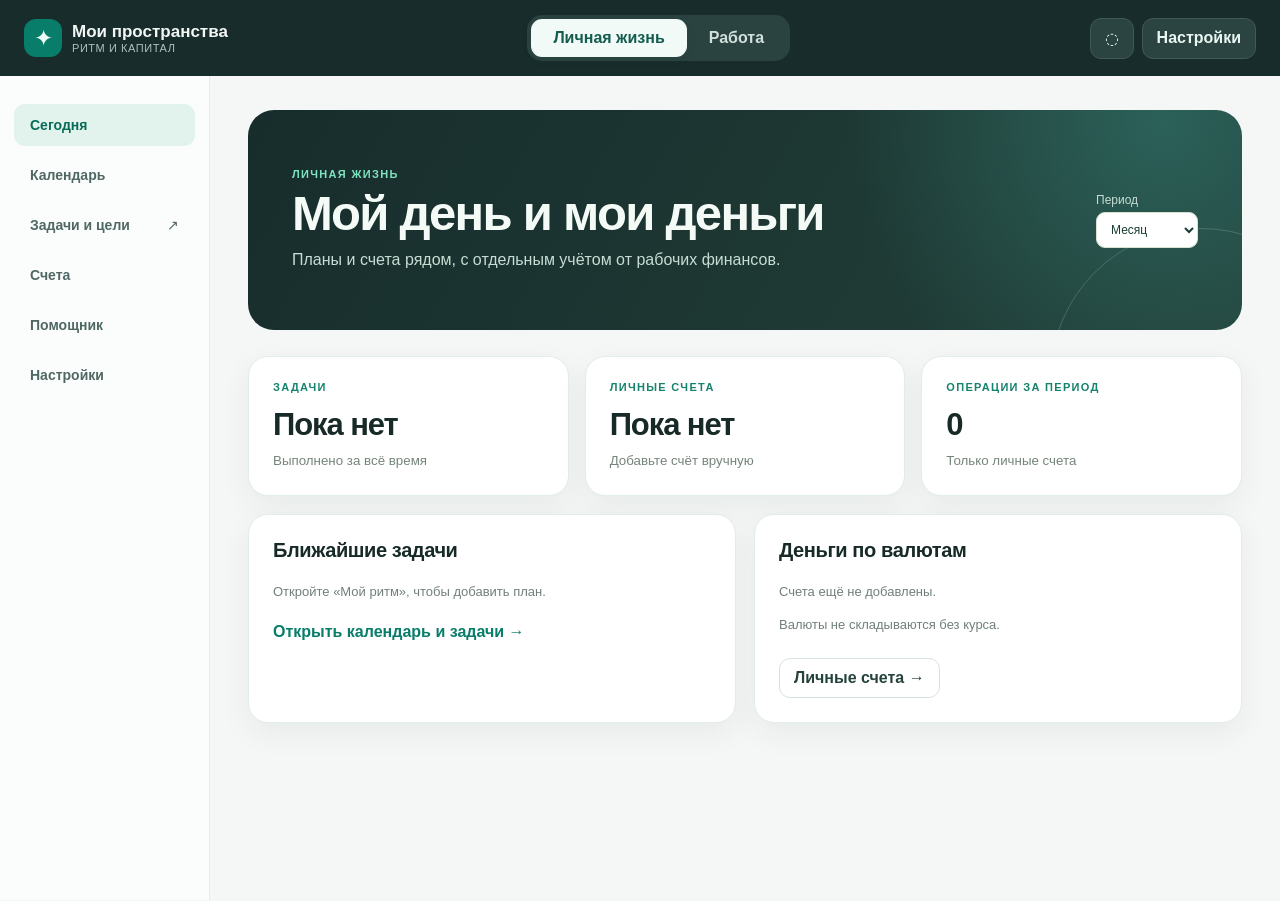
==== commit ac5ede28: "Объединить пространства и добавить рабочие расчёты" ====
--- a/index.html
+++ b/index.html
@@ -1,2 +1,2 @@
 <!doctype html>
-<html lang="ru"><head><meta charset="utf-8"><meta name="viewport" content="width=device-width,initial-scale=1,viewport-fit=cover"><meta name="theme-color" content="#f5f5ef"><title>Мои пространства</title><link rel="stylesheet" href="style.css"></head><body><div id="app"></div><div id="live" class="sr-only" role="status" aria-live="polite"></div><script type="module" src="app.js"></script></body></html>
+<html lang="ru"><head><meta charset="utf-8"><meta name="viewport" content="width=device-width,initial-scale=1,viewport-fit=cover"><meta name="theme-color" content="#182c2b"><title>Мои пространства</title><link rel="stylesheet" href="style.css?v=studio-20261023b"></head><body><div id="app"></div><div id="live" class="sr-only" role="status" aria-live="polite"></div><script type="module" src="app.js?v=studio-20261023b"></script></body></html>
--- a/style.css
+++ b/style.css
@@ -5,3 +5,12 @@
 @media(max-width:950px){.calendar-grid.month{grid-template-columns:repeat(7,minmax(0,1fr))}.calendar-grid.month .calendar-day{min-height:90px;padding:7px}.calendar-grid.month .calendar-day span{font-size:10px}.calendar-grid.month .calendar-day small{font-size:10px}}
 @media(max-width:640px){.calendar-grid.month,.calendar-grid.week{grid-template-columns:repeat(7,minmax(0,1fr));gap:3px}.calendar-grid.month .calendar-day,.calendar-grid.week .calendar-day{min-height:65px;padding:4px;border-radius:6px}.calendar-grid.month .calendar-day span,.calendar-grid.week .calendar-day span{font-size:9px;line-height:1.15}.calendar-grid.month .calendar-day small,.calendar-grid.week .calendar-day small{font-size:9px}.calendar-grid.month .calendar-day small:not(:first-of-type),.calendar-grid.week .calendar-day small:not(:first-of-type){display:none}}
 .widget-list{display:grid;gap:10px;margin:12px 0}.widget-list label{padding:10px;background:#f3f7f1;border-radius:8px}.widget-list input{accent-color:#24644b}.ai-panel{margin-top:18px}.ai-panel label{display:block;font-size:13px;font-weight:650;margin:14px 0}.ai-panel select,.ai-panel textarea{display:block;width:100%;padding:11px;border:1px solid #ceddce;border-radius:10px;margin-top:6px;background:#fff}.ai-panel textarea{min-height:85px;resize:vertical}.ai-panel .ai-check{display:flex;align-items:center;gap:8px}.ai-panel .ai-check input{accent-color:#24644b}.ai-answer{white-space:pre-wrap;background:#eef6ec;padding:18px;border-radius:12px;line-height:1.6;margin:18px 0}
+/* Финансовая студия: единая палитра и спокойная иерархия */
+:root{color:#172a28;background:#f5f7f6}button{border-color:#d7e3df;color:#25423d}button:hover{background:#edf7f4}.primary{background:#087d69;border-color:#087d69}.primary:hover{background:#076554}.top{background:#182c2b;color:#f2f7f5;border-bottom:0}.brand small{color:#a9c3bb}.brand-icon{background:#087d69;color:#ecfaf5}.spaces{background:#2a4240}.spaces button{color:#d0e0dc}.spaces button[aria-pressed=true]{background:#f1faf6;color:#145d4e}.top-actions button{background:#2b4442;color:#e8f6f0;border-color:#405955}nav{background:#fbfdfc;border-color:#e3eeea}nav button,nav .nav-item{display:flex;align-items:center;justify-content:space-between;text-decoration:none;text-align:left;border:0;background:transparent;color:#506864;padding:13px 16px;border-radius:11px;font-size:14px;font-weight:650}nav button.active{background:#e1f3ec;color:#086b58}nav .nav-item:hover{background:#edf7f4}.card,.panel,.studio-panel{border-color:#e2ece8;box-shadow:0 10px 30px #172d2610}.eyebrow{color:#15836d}.row-link{display:inline-block;color:#087d69;text-decoration:none;font-weight:700;padding:8px 0}.row-link:hover{text-decoration:underline}.heading h1{font-size:clamp(29px,3.4vw,44px)}
+.studio-hero{position:relative;overflow:hidden;display:flex;justify-content:space-between;gap:25px;min-height:260px;padding:clamp(24px,4vw,44px);border-radius:26px;color:#f5fbf8;background:radial-gradient(circle at 82% 0,#2b6159 0,transparent 40%),linear-gradient(120deg,#172d2c,#213c39 72%,#1e5049)}.studio-hero:after{content:"";position:absolute;right:-75px;bottom:-190px;width:420px;height:420px;border:1px solid #ffffff26;border-radius:50%;pointer-events:none}.studio-hero h1{font-size:clamp(29px,4vw,51px);line-height:1.06;letter-spacing:-.045em;margin:12px 0 14px;max-width:700px}.studio-hero p{max-width:520px;line-height:1.55;color:#c9e1d8}.studio-hero .eyebrow{color:#78dfc1}.studio-hero .primary{margin-top:15px;background:#28bf9a;border-color:#28bf9a;color:#0d2a25}.hero-orbit{display:flex;align-items:center;align-self:center;gap:7px;flex-wrap:wrap;justify-content:center;max-width:250px;z-index:1}.hero-orbit span{font-size:9px;letter-spacing:.12em;font-weight:800;color:#d2f4e6;border:1px solid #77c8aa88;border-radius:99px;padding:10px}.hero-orbit i{font-style:normal;color:#72caaa}.studio-stats{display:grid;grid-template-columns:repeat(3,minmax(0,1fr));gap:14px;margin:16px 0}.studio-stats article{background:#fff;border:1px solid #e2ece8;border-radius:18px;padding:20px;min-width:0;box-shadow:0 8px 24px #172d2610}.studio-stats small{display:block;color:#657c75;font-weight:650}.studio-stats strong{display:block;margin-top:9px;font-size:clamp(19px,2vw,27px);overflow-wrap:anywhere;letter-spacing:-.03em}.studio-grid{display:grid;grid-template-columns:minmax(0,1.7fr) minmax(250px,1fr);gap:16px}.studio-panel{background:#fff;border:1px solid #e2ece8;border-radius:20px;padding:22px;min-width:0}.section-line{display:flex;align-items:center;justify-content:space-between;gap:16px}.section-line h2{font-size:19px;margin:0}.section-line>span,.section-line time{color:#718780;font-size:12px;white-space:nowrap}.settlement-filters{display:grid;grid-template-columns:minmax(0,1fr) 145px 110px;gap:9px;margin:20px 0 12px}.settlement-filters label{font-size:11px;color:#607a71;font-weight:700}.settlement-filters input,.settlement-filters select{display:block;width:100%;margin-top:6px;padding:10px 11px;border:1px solid #d6e4de;border-radius:10px;background:#fff;color:#203d36}.settlement-card{display:flex;align-items:center;justify-content:space-between;gap:18px;width:100%;text-align:left;padding:17px 3px;border:0;border-top:1px solid #e7efeb;border-radius:0;background:transparent}.settlement-card:hover{background:#f5faf7}.settlement-card span{min-width:0}.settlement-card strong,.settlement-card small{display:block;overflow-wrap:anywhere}.settlement-card strong{font-size:15px;color:#18352e}.settlement-card small{font-size:12px;color:#718780;margin-top:5px}.settlement-card-end{text-align:right}.settlement-card-end b{color:#087d69;overflow-wrap:anywhere}.empty-state{text-align:center;padding:44px 10px;color:#607870}.empty-state strong{color:#18352e}.mini-bars{display:flex;align-items:flex-end;justify-content:space-around;height:220px;gap:12px;padding:18px 0 0}.mini-bar{height:100%;display:flex;flex:1;flex-direction:column;align-items:center;justify-content:flex-end;gap:8px}.mini-bar b{width:min(100%,38px);border-radius:8px 8px 3px 3px;background:linear-gradient(#2fc8a0,#0d826b)}.mini-bar small{color:#6c827b;font-size:11px}.detail-top{display:flex;align-items:center;justify-content:space-between;gap:12px;margin-bottom:15px}.detail-actions{display:flex;gap:8px;flex-wrap:wrap}.back-link{border:0;background:transparent;color:#087d69}.detail-hero{min-height:220px}.timeline-panel{margin-top:16px}.timeline-item{position:relative;display:flex;gap:17px;margin-left:8px;padding:20px 0 20px 20px;border-left:2px solid #d9ede3}.timeline-dot{position:absolute;left:-7px;top:26px;width:12px;height:12px;background:#20a987;border:2px solid white;border-radius:50%;box-shadow:0 0 0 2px #bce7d4}.timeline-body{width:100%;min-width:0}.timeline-body p{margin:8px 0;color:#54716a}.timeline-body small{display:block;margin:7px 0;color:#687f78}.timeline-amount{display:block;margin-top:8px;font-size:20px;color:#123f35;overflow-wrap:anywhere}.timeline-body .inline{margin-top:12px}.form-intro{color:#607870;margin:0}.advanced{border:1px solid #e1ebe7;border-radius:12px;padding:12px}.advanced summary{color:#087d69}.extra-grid{padding:14px 0 0;max-height:none}.dialog-form [hidden]{display:none!important}
+@media(max-width:950px){.studio-grid{grid-template-columns:1fr}.hero-orbit{display:none}}
+@media(max-width:640px){nav .nav-item{padding:10px 13px;white-space:nowrap}.studio-hero{min-height:0;border-radius:20px;padding:25px}.studio-hero h1{font-size:31px}.studio-stats{grid-template-columns:1fr 1fr}.studio-stats article:last-child{grid-column:1/-1}.studio-stats article{padding:16px}.studio-panel{padding:16px}.settlement-filters{grid-template-columns:1fr 1fr}.settlement-filters label:first-child{grid-column:1/-1}.detail-top{align-items:flex-start;flex-direction:column}.detail-actions button{padding:8px 10px;font-size:12px}.settlement-card-end{max-width:48%}.timeline-body .section-line{align-items:flex-start}.extra-grid{padding:10px 0 0}}
+.overview-hero{position:relative;overflow:hidden;align-items:center;background:radial-gradient(circle at 92% 5%,#2b6159,transparent 34%),linear-gradient(120deg,#172d2c,#234039);border-radius:26px;padding:clamp(24px,4vw,44px);color:#f4fbf7;min-height:220px}.overview-hero:after{content:"";position:absolute;width:300px;height:300px;right:-110px;bottom:-200px;border:1px solid #ffffff2b;border-radius:50%;pointer-events:none}.overview-hero h1{font-size:clamp(30px,4vw,49px);line-height:1.08;max-width:650px}.overview-hero p{color:#c7ddd4}.overview-hero .eyebrow{color:#7fe3bf}.overview-hero .period{position:relative;z-index:1}.overview-hero .period label{color:#c7ddd4}.overview-hero .period select,.overview-hero .period input{color:#163e33}
+@media(max-width:640px){.overview-hero{min-height:0;border-radius:20px}.overview-hero h1{font-size:32px}}
+.chart-choice{display:block;margin-top:18px;font-size:11px;color:#607a71;font-weight:700}.chart-choice select{display:block;width:100%;margin-top:6px;padding:10px;border:1px solid #d6e4de;border-radius:10px;background:#fff;color:#203d36}
+.timeline-body .effect-note{padding:10px 12px;border-radius:10px;background:#f1f8f4;color:#3b6b59;font-size:12px;line-height:1.45}
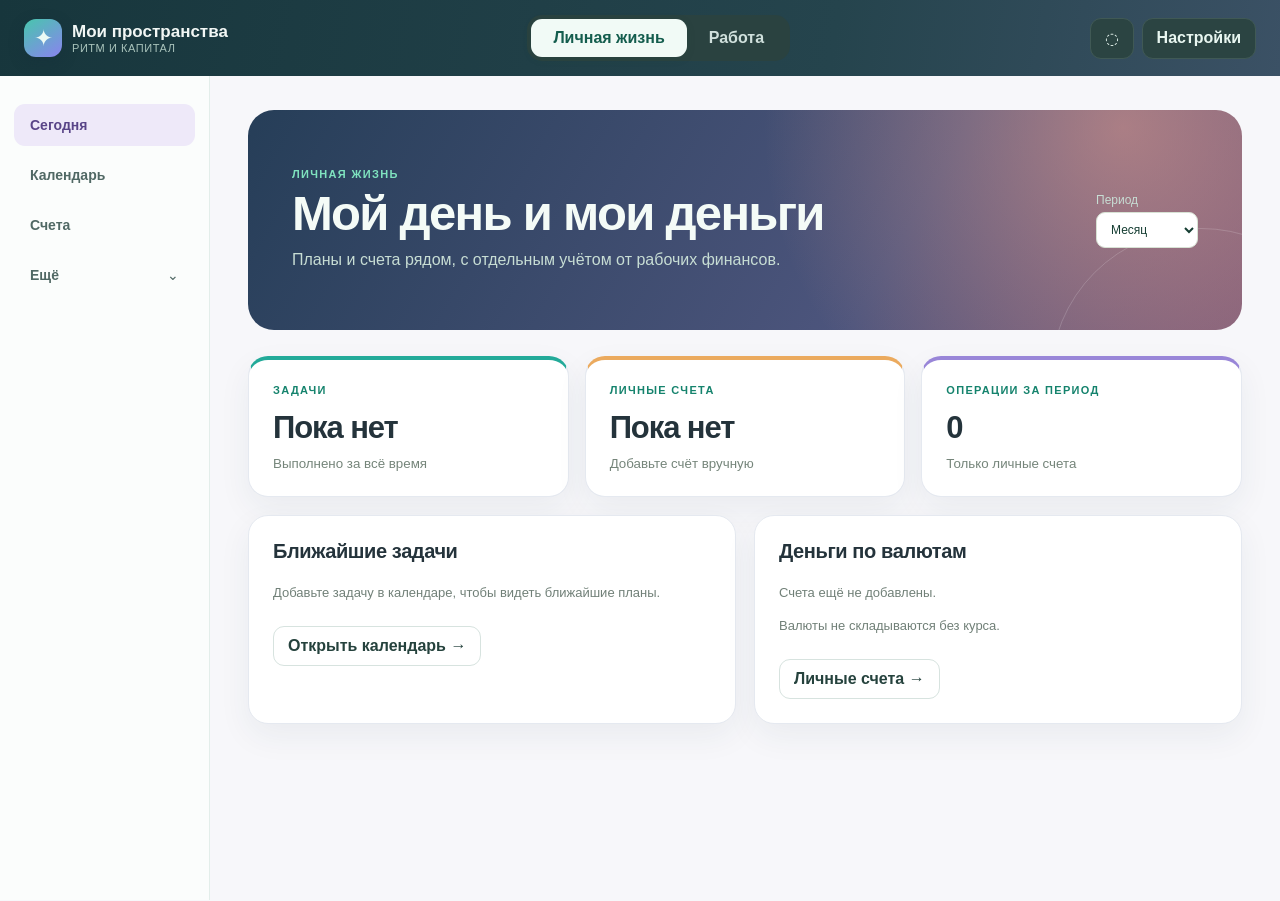
==== commit be87c4b2: "Упростить расчёты и календарь, обновить оформление" ====
--- a/index.html
+++ b/index.html
@@ -1,2 +1,2 @@
 <!doctype html>
-<html lang="ru"><head><meta charset="utf-8"><meta name="viewport" content="width=device-width,initial-scale=1,viewport-fit=cover"><meta name="theme-color" content="#182c2b"><title>Мои пространства</title><link rel="stylesheet" href="style.css?v=studio-20261023b"></head><body><div id="app"></div><div id="live" class="sr-only" role="status" aria-live="polite"></div><script type="module" src="app.js?v=studio-20261023b"></script></body></html>
+<html lang="ru"><head><meta charset="utf-8"><meta name="viewport" content="width=device-width,initial-scale=1,viewport-fit=cover"><meta name="theme-color" content="#182c2b"><title>Мои пространства</title><link rel="stylesheet" href="style.css?v=studio4"></head><body><div id="app"></div><div id="live" class="sr-only" role="status" aria-live="polite"></div><script type="module" src="app.js?v=studio4"></script></body></html>
--- a/style.css
+++ b/style.css
@@ -14,3 +14,28 @@
 @media(max-width:640px){.overview-hero{min-height:0;border-radius:20px}.overview-hero h1{font-size:32px}}
 .chart-choice{display:block;margin-top:18px;font-size:11px;color:#607a71;font-weight:700}.chart-choice select{display:block;width:100%;margin-top:6px;padding:10px;border:1px solid #d6e4de;border-radius:10px;background:#fff;color:#203d36}
 .timeline-body .effect-note{padding:10px 12px;border-radius:10px;background:#f1f8f4;color:#3b6b59;font-size:12px;line-height:1.45}
+
+/* Более ясные расчёты и живой календарь */
+:root{background:#f7f7fa;color:#24333b}
+.top{background:linear-gradient(100deg,#17363c 0%,#25444d 65%,#3b5165 100%)}
+.brand-icon{background:linear-gradient(145deg,#48c6ad,#8a83ef);box-shadow:0 5px 15px #132d3950}
+.primary{background:#087f86;border-color:#087f86}.primary:hover{background:#07676d}
+.card,.panel,.studio-panel{border-color:#e5e9f0;box-shadow:0 12px 32px #273b5510}
+.cards .card:nth-child(3n+1){border-top:4px solid #23aa99}.cards .card:nth-child(3n+2){border-top:4px solid #ebaa5e}.cards .card:nth-child(3n){border-top:4px solid #9986d8}
+.studio-stats article:nth-child(3n+1){border-top:4px solid #23aa99}.studio-stats article:nth-child(3n+2){border-top:4px solid #ebaa5e}.studio-stats article:nth-child(3n){border-top:4px solid #9986d8}
+.studio-hero,.overview-hero{background:radial-gradient(circle at 84% 12%,#746aaf90 0,transparent 36%),radial-gradient(circle at 5% 95%,#138c8b77 0,transparent 34%),linear-gradient(120deg,#173740,#244b55 75%,#454f76)}
+#app[data-space="personal"] .overview-hero{background:radial-gradient(circle at 88% 8%,#ea9f8d8c 0,transparent 40%),linear-gradient(120deg,#263e58,#4d557d 65%,#775978)}
+#app[data-space="personal"] nav button.active{background:#eee9f9;color:#594588}
+.studio-grid{grid-template-columns:1fr}
+.settlement-filters{grid-template-columns:minmax(0,1fr) auto;align-items:end}
+.settlement-more-filters,.settlement-chart-panel{border:1px solid #e2e9ed;border-radius:12px;padding:10px 14px;background:#fbfcfd}
+.settlement-more-filters summary,.settlement-chart-panel summary{color:#287888}
+.settlement-extra-filters{display:grid;grid-template-columns:repeat(3,minmax(0,1fr));gap:12px;padding-top:16px}
+.settlement-chart-panel{margin-top:0}.settlement-chart-panel .studio-panel{border:0;box-shadow:none;padding:16px 0 0}
+.settlement-card{padding:18px 10px}.settlement-card:hover{border-radius:12px;background:#eef8f7}
+.calendar-surface{padding:22px}.calendar-top{display:flex;justify-content:space-between;align-items:center;gap:16px;margin-bottom:18px}.calendar-top h2{font-size:27px;margin:4px 0 0;text-transform:none}.calendar-tools{margin:0}.calendar-tools button{min-width:42px}
+.calendar-weekdays{display:grid;grid-template-columns:repeat(7,minmax(0,1fr));gap:8px;margin-bottom:8px;text-align:center;color:#687583;font-size:12px;font-weight:750}
+.nav-more{border:0;padding:0}.nav-more summary{padding:13px 16px;border-radius:11px;color:#506864;font-size:14px;list-style:none}.nav-more summary::-webkit-details-marker{display:none}.nav-more summary:after{content:'⌄';float:right;margin-left:10px}.nav-more[open] summary{background:#edf2fb;color:#4c5b87}.nav-more>div{display:grid;gap:5px;margin-top:5px}.nav-more button,.nav-more a{width:100%}
+.calendar-grid{gap:7px;margin:0}.calendar-day{min-height:92px;border:1px solid #e4e9ee;border-radius:13px;background:#f9fbfd;padding:9px;color:#2b4754}.calendar-day:hover{background:#f0f8fb}.calendar-day.outside{opacity:.55}.calendar-day.today{box-shadow:inset 0 0 0 2px #e6a661}.calendar-day.selected{background:#e8f6f6;border:2px solid #148b89}.calendar-day .calendar-number{font-size:14px;font-weight:800;margin:0 0 7px}.calendar-day small{font-size:11px;color:#236c70}.calendar-day small.done{color:#697b85;text-decoration:line-through}.calendar-day em{display:block;color:#9b6385;font-size:11px;font-style:normal}.calendar-day .block-count{color:#b47b3e}.calendar-detail{margin-top:16px}.calendar-task-row button{white-space:nowrap}
+@media(max-width:720px){.settlement-extra-filters{grid-template-columns:repeat(2,minmax(0,1fr))}.calendar-top{display:block}.calendar-tools{margin-top:14px}.calendar-grid.month .calendar-day{min-height:55px;padding:5px}.calendar-grid.month .calendar-day small{display:none}.calendar-grid.month .calendar-day .calendar-number{font-size:12px}.calendar-grid.week{grid-template-columns:repeat(7,minmax(0,1fr))}.calendar-grid.week .calendar-day{min-height:75px;padding:5px}.calendar-grid.week .calendar-day small{display:none}.calendar-weekdays{gap:3px}.calendar-surface{padding:15px}.settlement-filters{grid-template-columns:1fr auto}.nav-more{position:relative}.nav-more>div{position:absolute;right:0;top:100%;width:min(280px,82vw);padding:10px;background:#fff;border:1px solid #e3e9ef;border-radius:13px;box-shadow:0 18px 38px #20334230;z-index:15}}
+@media(max-width:450px){.settlement-extra-filters{grid-template-columns:1fr}.calendar-tools input{max-width:145px}.calendar-detail .row-between{align-items:flex-start}.calendar-task-row{align-items:flex-start}}
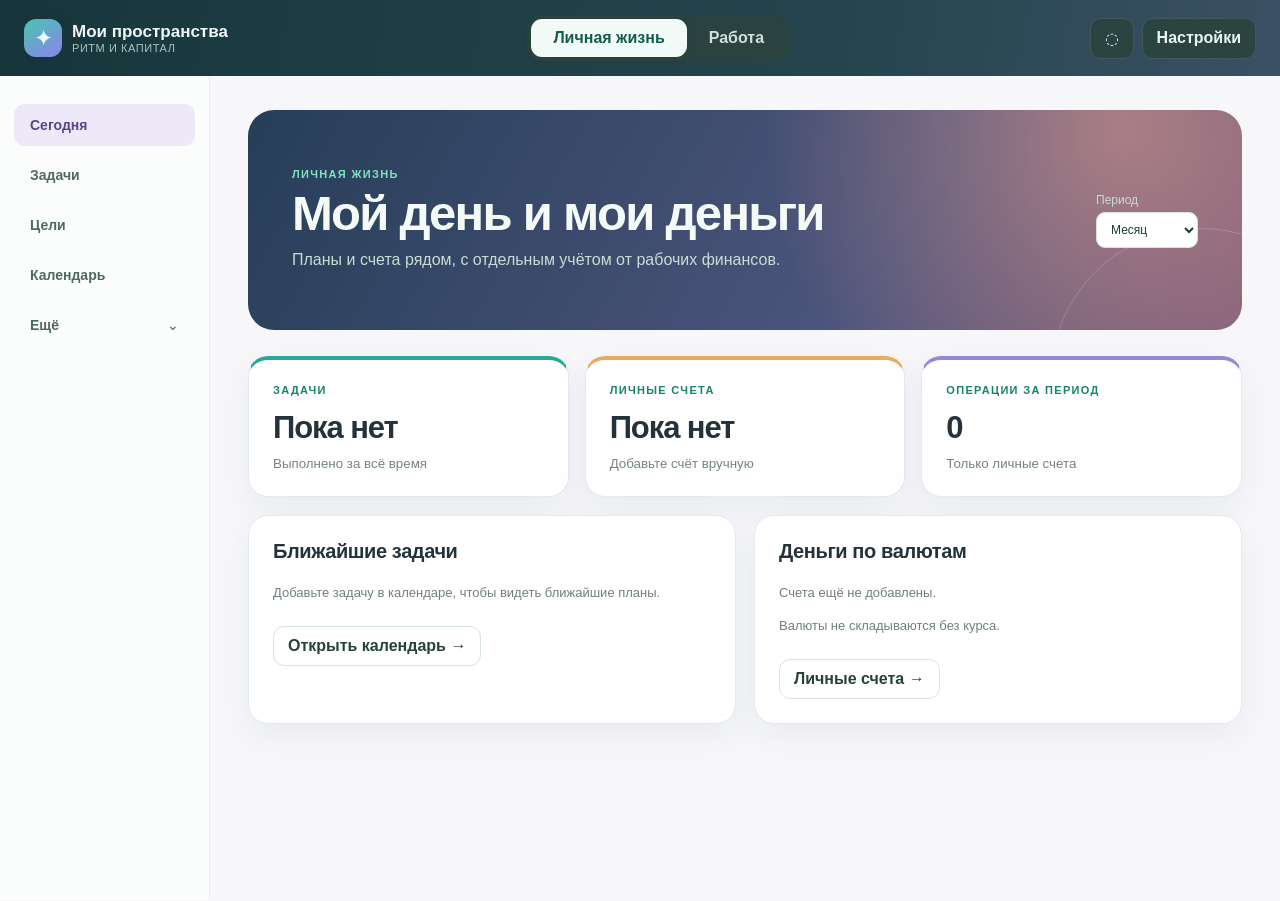
==== commit b8b6b17c: "Объединить задачи и цели, добавить свободные отчёты с чеками" ====
--- a/index.html
+++ b/index.html
@@ -1,2 +1,2 @@
 <!doctype html>
-<html lang="ru"><head><meta charset="utf-8"><meta name="viewport" content="width=device-width,initial-scale=1,viewport-fit=cover"><meta name="theme-color" content="#182c2b"><title>Мои пространства</title><link rel="stylesheet" href="style.css?v=studio4"></head><body><div id="app"></div><div id="live" class="sr-only" role="status" aria-live="polite"></div><script type="module" src="app.js?v=studio4"></script></body></html>
+<html lang="ru"><head><meta charset="utf-8"><meta name="viewport" content="width=device-width,initial-scale=1,viewport-fit=cover"><meta name="theme-color" content="#182c2b"><title>Мои пространства</title><link rel="stylesheet" href="style.css?v=studio5"></head><body><div id="app"></div><div id="live" class="sr-only" role="status" aria-live="polite"></div><script type="module" src="app.js?v=studio5"></script></body></html>
--- a/style.css
+++ b/style.css
@@ -39,3 +39,7 @@
 .calendar-grid{gap:7px;margin:0}.calendar-day{min-height:92px;border:1px solid #e4e9ee;border-radius:13px;background:#f9fbfd;padding:9px;color:#2b4754}.calendar-day:hover{background:#f0f8fb}.calendar-day.outside{opacity:.55}.calendar-day.today{box-shadow:inset 0 0 0 2px #e6a661}.calendar-day.selected{background:#e8f6f6;border:2px solid #148b89}.calendar-day .calendar-number{font-size:14px;font-weight:800;margin:0 0 7px}.calendar-day small{font-size:11px;color:#236c70}.calendar-day small.done{color:#697b85;text-decoration:line-through}.calendar-day em{display:block;color:#9b6385;font-size:11px;font-style:normal}.calendar-day .block-count{color:#b47b3e}.calendar-detail{margin-top:16px}.calendar-task-row button{white-space:nowrap}
 @media(max-width:720px){.settlement-extra-filters{grid-template-columns:repeat(2,minmax(0,1fr))}.calendar-top{display:block}.calendar-tools{margin-top:14px}.calendar-grid.month .calendar-day{min-height:55px;padding:5px}.calendar-grid.month .calendar-day small{display:none}.calendar-grid.month .calendar-day .calendar-number{font-size:12px}.calendar-grid.week{grid-template-columns:repeat(7,minmax(0,1fr))}.calendar-grid.week .calendar-day{min-height:75px;padding:5px}.calendar-grid.week .calendar-day small{display:none}.calendar-weekdays{gap:3px}.calendar-surface{padding:15px}.settlement-filters{grid-template-columns:1fr auto}.nav-more{position:relative}.nav-more>div{position:absolute;right:0;top:100%;width:min(280px,82vw);padding:10px;background:#fff;border:1px solid #e3e9ef;border-radius:13px;box-shadow:0 18px 38px #20334230;z-index:15}}
 @media(max-width:450px){.settlement-extra-filters{grid-template-columns:1fr}.calendar-tools input{max-width:145px}.calendar-detail .row-between{align-items:flex-start}.calendar-task-row{align-items:flex-start}}
+
+/* Планы и свободные отчёты в общем языке приложения */
+.rhythm-summary{display:flex;gap:10px;flex-wrap:wrap;margin:-5px 0 20px}.rhythm-summary span{padding:9px 13px;border-radius:99px;background:#ecf3fb;color:#475e7e;font-size:12px;font-weight:750}.rhythm-summary span:first-child{background:#e9f6f0;color:#16745e}.rhythm-list,.report-list{display:grid;gap:13px}.rhythm-item,.report-card{background:#fff;border:1px solid #e2e9ef;border-radius:20px;box-shadow:0 10px 28px #223b5210}.rhythm-item{display:flex;gap:17px;align-items:flex-start;padding:20px 22px}.rhythm-mark{flex:none;display:grid;place-items:center;width:38px;height:38px;border-radius:12px;background:#eaf4ff;color:#4b78aa;font-weight:850;font-size:21px}.rhythm-mark.is-done{background:#e5f5ee;color:#16806a}.rhythm-item-main{min-width:0;flex:1}.rhythm-item-top{display:flex;gap:12px;align-items:center;flex-wrap:wrap}.rhythm-item h2,.report-card h2{margin:0;font-size:18px;letter-spacing:-.025em;color:#243842}.rhythm-item p{margin:9px 0;color:#627582;white-space:pre-wrap;line-height:1.5}.rhythm-tag,.report-kind{display:inline-flex;border-radius:99px;padding:5px 10px;background:#f1edf9;color:#75619c;font-size:11px;font-weight:750}.rhythm-meta,.report-facts{display:flex;gap:10px 17px;flex-wrap:wrap;margin-top:11px;color:#718390;font-size:12px}.rhythm-actions{display:flex;gap:7px;flex-wrap:wrap;justify-content:flex-end}.rhythm-actions button,.report-actions button{white-space:nowrap;font-size:12px;padding:8px 10px}.rhythm-item details{margin-top:12px}.rhythm-item .list-row{font-size:13px}.report-hero{position:relative;overflow:hidden;background:radial-gradient(circle at 83% 10%,#8468ad80 0,transparent 35%),linear-gradient(115deg,#243b5b,#35636a 75%,#387987);padding:clamp(24px,4vw,42px);border-radius:26px;color:#fff;align-items:center}.report-hero h1{font-size:clamp(31px,4vw,47px)}.report-hero .eyebrow{color:#9de2d2}.report-hero p{color:#dfeced}.report-hero .primary{background:#5cd3ae;border-color:#5cd3ae;color:#133d39;white-space:nowrap}.report-note{border-radius:14px;padding:14px 17px;background:#eaf7f2;color:#316858;font-size:13px;line-height:1.5;margin-bottom:20px}.report-card{padding:23px 26px;border-left:5px solid #53b7a6}.report-card:nth-child(3n+2){border-left-color:#d8a260}.report-card:nth-child(3n){border-left-color:#9b84ca}.report-card-top{display:flex;align-items:center;justify-content:space-between;margin-bottom:15px;color:#768992;font-size:12px}.report-text{white-space:pre-wrap;overflow-wrap:anywhere;color:#465a66;line-height:1.55;margin:12px 0}.report-facts span{background:#f4f7fa;border-radius:10px;padding:9px 12px;color:#2c4b56;font-weight:700}.report-facts small{display:block;color:#798a96;font-weight:600;margin-bottom:4px}.report-actions{display:flex;gap:8px;flex-wrap:wrap;margin-top:18px}.report-actions button:first-child{background:#eef8f5;color:#226b60}
+@media(max-width:720px){.rhythm-item{padding:17px;gap:11px}.rhythm-mark{width:32px;height:32px;font-size:17px}.rhythm-actions{width:100%;justify-content:flex-start}.rhythm-item{flex-wrap:wrap}.rhythm-item-main{flex-basis:calc(100% - 46px)}.report-hero{display:block;border-radius:20px}.report-hero .primary{margin-top:18px}.report-card{padding:18px}.report-facts{gap:7px}.report-facts span{flex:1 1 120px}}
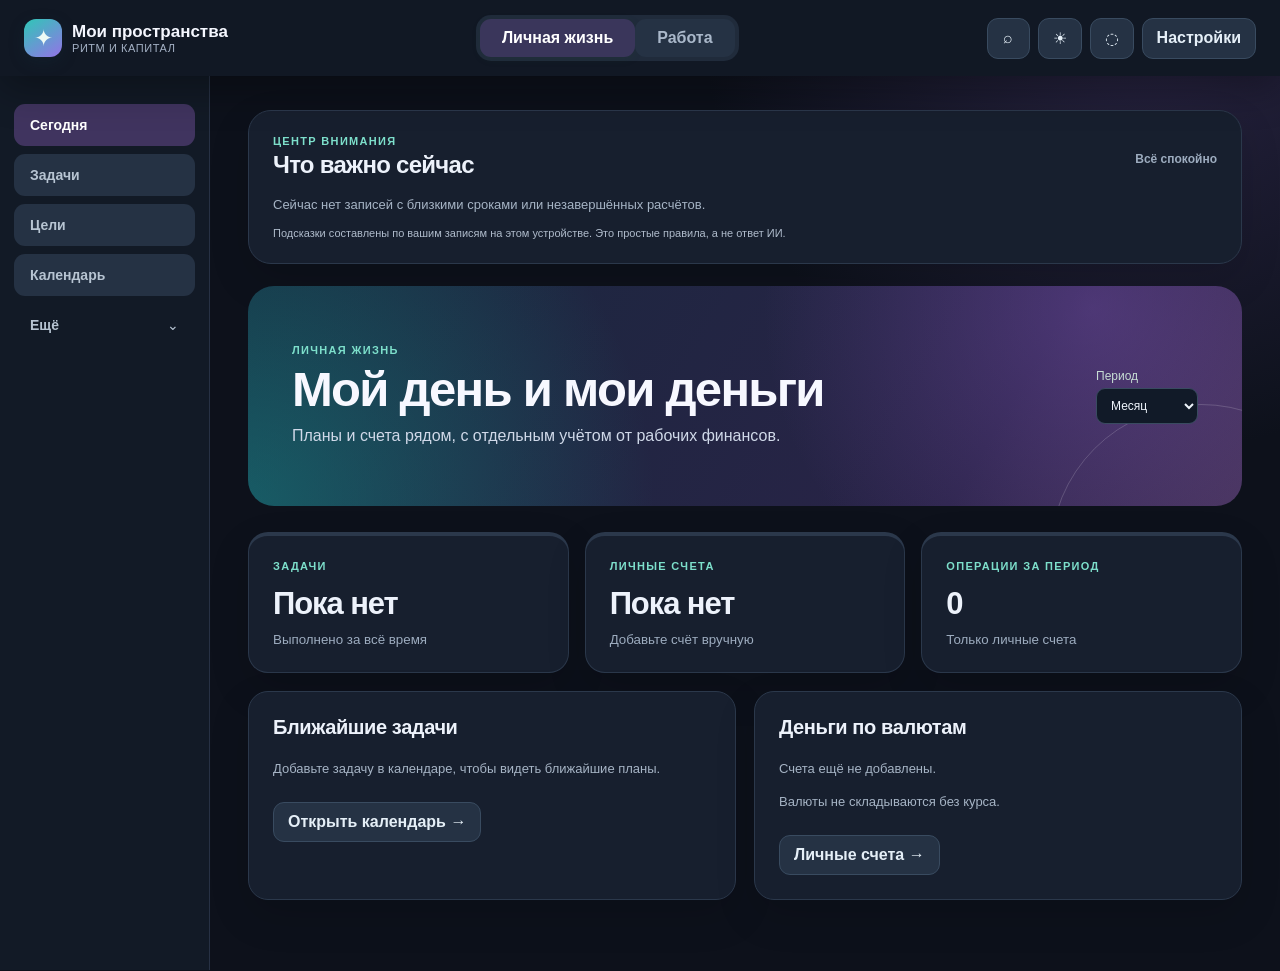
==== commit 256d22e4: "Добавить тёмную тему, центр внимания и поиск" ====
--- a/index.html
+++ b/index.html
@@ -1,2 +1,2 @@
 <!doctype html>
-<html lang="ru"><head><meta charset="utf-8"><meta name="viewport" content="width=device-width,initial-scale=1,viewport-fit=cover"><meta name="theme-color" content="#182c2b"><title>Мои пространства</title><link rel="stylesheet" href="style.css?v=studio5"></head><body><div id="app"></div><div id="live" class="sr-only" role="status" aria-live="polite"></div><script type="module" src="app.js?v=studio5"></script></body></html>
+<html lang="ru" data-theme="dark"><head><meta charset="utf-8"><meta name="viewport" content="width=device-width,initial-scale=1,viewport-fit=cover"><meta name="theme-color" content="#111824"><title>Мои пространства</title><script>try{const theme=localStorage.getItem('spaces-theme');if(theme==='light'||theme==='dark')document.documentElement.dataset.theme=theme}catch{}</script><link rel="stylesheet" href="style.css?v=studio6"><link rel="stylesheet" href="theme.css?v=studio6"></head><body><div id="app"></div><div id="live" class="sr-only" role="status" aria-live="polite"></div><script type="module" src="app.js?v=studio6"></script></body></html>
--- a/theme.css
+++ b/theme.css
@@ -0,0 +1,28 @@
+:root{color-scheme:light}
+:root[data-theme=dark]{color-scheme:dark;background:#0d111b;color:#edf2fb}
+body{min-height:100vh}
+.top{box-shadow:0 12px 40px #0d172122}
+.top-actions button{min-width:43px}
+.attention-panel{margin:0 0 22px;padding:24px;border:1px solid #dfe7ee;border-radius:23px;background:#fff;box-shadow:0 10px 30px #182d4510}
+.attention-heading{display:flex;align-items:center;justify-content:space-between;gap:16px;margin-bottom:14px}.attention-heading h2{margin:4px 0;font-size:24px;letter-spacing:-.03em}.attention-count{color:#758794;font-size:12px;font-weight:700}.attention-grid{display:grid;grid-template-columns:repeat(auto-fit,minmax(230px,1fr));gap:12px}.attention-item{display:flex;flex-direction:column;justify-content:space-between;gap:14px;min-width:0;padding:17px;border:1px solid #e4e8f1;border-radius:16px;background:#f8fafc}.attention-item.urgent{border-color:#efc69c;background:#fff9f2}.attention-icon{display:inline-grid;place-items:center;width:32px;height:32px;border-radius:10px;background:#e8e4fa;color:#6e57b3}.attention-item.urgent .attention-icon{background:#ffe8c9;color:#995a1d}.attention-item h3{font-size:16px;margin:11px 0 5px}.attention-item h3 b{display:inline-block;margin-left:4px;color:#1a877e}.attention-item p{font-size:12px;color:#667785;line-height:1.45;margin:0}.attention-actions{display:flex;gap:7px;flex-wrap:wrap}.attention-actions button{font-size:12px;padding:7px 10px;margin:0}.attention-actions button:first-child{background:#dff5f0;color:#116e66;border-color:#c2e8de}.attention-explain{margin:15px 0 0;font-size:11px;color:#7e8d96}
+.search-panel{display:flex;align-items:end;gap:18px}.search-panel .search{flex:1}.search-scope{display:flex;align-items:center;gap:8px;white-space:nowrap;color:#607582;font-size:13px;padding-bottom:13px}.search-results{display:grid;gap:10px;margin-top:16px}.search-result{display:flex;justify-content:space-between;align-items:center;width:100%;text-align:left;padding:17px 20px;border-radius:14px;background:#fff}.search-result span:first-child{display:grid;gap:3px;min-width:0}.search-result small{font-size:11px;color:#6d82a5}.search-result strong{font-size:15px;overflow-wrap:anywhere}.search-result em{font-size:12px;color:#758794;font-style:normal;overflow-wrap:anywhere}.empty-state{padding:24px}
+:root[data-theme=dark] body{background:radial-gradient(circle at 90% 0%,#292443 0%,transparent 30%),#0d111b;color:#eaf0fa}
+:root[data-theme=dark] .top{background:#111824;border-color:#293445;box-shadow:0 12px 40px #0005}
+:root[data-theme=dark] .brand{color:#f5f7ff}:root[data-theme=dark] .brand small{color:#a4b1c5}:root[data-theme=dark] .brand-icon{background:linear-gradient(145deg,#2fc7b7,#9473e7)}
+:root[data-theme=dark] .spaces{background:#202b3b}:root[data-theme=dark] .spaces button{color:#aab8ca}:root[data-theme=dark] .spaces button[aria-pressed=true]{background:#3a365b;color:#fff}
+:root[data-theme=dark] nav{background:#121a26;border-color:#273144}:root[data-theme=dark] nav button,:root[data-theme=dark] nav .nav-item,:root[data-theme=dark] .nav-more summary{color:#b7c4d2}:root[data-theme=dark] nav button.active,:root[data-theme=dark] #app[data-space=personal] nav button.active{background:#40345f;color:#fff}:root[data-theme=dark] nav button:hover,:root[data-theme=dark] nav .nav-item:hover{background:#233346;color:#fff}
+:root[data-theme=dark] main{color:#ebf1f8}:root[data-theme=dark] .heading p,:root[data-theme=dark] .muted,:root[data-theme=dark] .hint,:root[data-theme=dark] .rhythm-item p,:root[data-theme=dark] .report-text{color:#a6b4c5}:root[data-theme=dark] .eyebrow{color:#7ddfcb}
+:root[data-theme=dark] .card,:root[data-theme=dark] .panel,:root[data-theme=dark] .studio-panel,:root[data-theme=dark] .rhythm-item,:root[data-theme=dark] .report-card,:root[data-theme=dark] .attention-panel,:root[data-theme=dark] .search-result{background:#171f2e;border-color:#2b384b;box-shadow:0 16px 40px #0002;color:#edf2fb}
+:root[data-theme=dark] .card small,:root[data-theme=dark] .list-row small,:root[data-theme=dark] .rhythm-meta,:root[data-theme=dark] .report-facts,:root[data-theme=dark] .report-card-top,:root[data-theme=dark] .attention-count{color:#9dacbf}
+:root[data-theme=dark] .rhythm-item h2,:root[data-theme=dark] .report-card h2{color:#f2f5fb}:root[data-theme=dark] .rhythm-mark{background:#302b4a;color:#c4abff}:root[data-theme=dark] .rhythm-tag,:root[data-theme=dark] .report-kind{background:#332a4d;color:#c8b1fc}:root[data-theme=dark] .rhythm-summary span{background:#222b3e;color:#becde7}:root[data-theme=dark] .report-facts span{background:#212d3d;color:#e4ecf4}:root[data-theme=dark] .report-facts small{color:#9cacbd}
+:root[data-theme=dark] .attention-item{background:#202b3e;border-color:#33425a}:root[data-theme=dark] .attention-item.urgent{background:#3d2d29;border-color:#8c624a}:root[data-theme=dark] .attention-item p,:root[data-theme=dark] .attention-explain{color:#afbbcb}:root[data-theme=dark] .attention-icon{background:#453565;color:#d4bfff}:root[data-theme=dark] .attention-actions button:first-child{background:#175f5d;color:#d8fff8;border-color:#277e79}
+:root[data-theme=dark] button{background:#253244;color:#e5eff7;border-color:#394b60}:root[data-theme=dark] button:hover{background:#35465c}:root[data-theme=dark] .primary,:root[data-theme=dark] .report-hero .primary{background:#2bc3b1;border-color:#2bc3b1;color:#092b32}:root[data-theme=dark] .primary:hover{background:#5ee2cf}:root[data-theme=dark] .danger{color:#ffaca7;border-color:#844b4d}
+:root[data-theme=dark] input,:root[data-theme=dark] select,:root[data-theme=dark] textarea,:root[data-theme=dark] .period select,:root[data-theme=dark] .period input,:root[data-theme=dark] .calendar-tools input,:root[data-theme=dark] .calendar-tools select,:root[data-theme=dark] .dialog-form input,:root[data-theme=dark] .dialog-form select,:root[data-theme=dark] .dialog-form textarea,:root[data-theme=dark] .ai-panel select,:root[data-theme=dark] .ai-panel textarea{background:#111a28;color:#eef4fb;border-color:#394b60}:root[data-theme=dark] input::placeholder,:root[data-theme=dark] textarea::placeholder{color:#7d90a5}
+:root[data-theme=dark] dialog{background:#182337;color:#f2f6fc;border-color:#526075}:root[data-theme=dark] .dialog-form label{color:#c5d6e7}:root[data-theme=dark] .dialog-form footer,:root[data-theme=dark] .list-row,:root[data-theme=dark] details{border-color:#344356}:root[data-theme=dark] .hint,:root[data-theme=dark] .widget-list label,:root[data-theme=dark] .frame-help,:root[data-theme=dark] .report-note,:root[data-theme=dark] .ai-answer,:root[data-theme=dark] .timeline-body .effect-note{background:#223344;color:#b9d5d2}:root[data-theme=dark] .alert{background:#453521;color:#f2c992}:root[data-theme=dark] .notice{background:#194b45;color:#bff4e7}
+:root[data-theme=dark] .overview-hero,:root[data-theme=dark] #app[data-space=personal] .overview-hero,:root[data-theme=dark] .studio-hero,:root[data-theme=dark] .report-hero{background:radial-gradient(circle at 85% 10%,#8054b966,transparent 38%),radial-gradient(circle at 0% 100%,#149f9770,transparent 40%),linear-gradient(120deg,#18283d,#292347 74%,#453359);color:#f7f8ff}:root[data-theme=dark] .overview-hero p,:root[data-theme=dark] .report-hero p{color:#d0d9e9}
+:root[data-theme=dark] .calendar-day{background:#1e2a3b;border-color:#354458;color:#ebf2fb}:root[data-theme=dark] .calendar-day:hover{background:#293d51}:root[data-theme=dark] .calendar-day.selected{background:#164b55;border-color:#47d3c7}:root[data-theme=dark] .calendar-day small{color:#a1d6d2}:root[data-theme=dark] .calendar-weekdays{color:#9dacbf}
+:root[data-theme=dark] .settlement-more-filters,:root[data-theme=dark] .settlement-chart-panel{background:#1b2939;border-color:#34465a}:root[data-theme=dark] .settlement-card:hover{background:#243b46}:root[data-theme=dark] .search-result:hover{background:#223347}:root[data-theme=dark] .nav-more[open] summary{background:#38304f;color:#f1e8ff}
+:root[data-theme=dark] .studio-stats article{background:#1c293b;border-color:#394a61;color:#f4f7fd;box-shadow:0 12px 30px #0002}:root[data-theme=dark] .studio-stats small,:root[data-theme=dark] .settlement-filters label,:root[data-theme=dark] .section-line>span,:root[data-theme=dark] .section-line time,:root[data-theme=dark] .timeline-body p,:root[data-theme=dark] .timeline-body small{color:#a9b9c9}:root[data-theme=dark] .settlement-card{border-color:#36465b}:root[data-theme=dark] .settlement-card strong,:root[data-theme=dark] .timeline-amount{color:#eff6fb}:root[data-theme=dark] .settlement-card small{color:#aab9c9}:root[data-theme=dark] .settlement-card-end b{color:#62d6bf}:root[data-theme=dark] .timeline-item{border-color:#355466}
+@media(max-width:950px){.layout{grid-template-rows:max-content 1fr}}
+@media(max-width:720px){.attention-panel{padding:17px}.attention-grid{grid-template-columns:1fr}.search-panel{display:block}.search-scope{margin-top:14px;padding:0}.top-actions button{min-width:34px;padding:8px}.search-result{padding:14px}.attention-heading h2{font-size:21px}}
+@media(max-width:720px){:root[data-theme=dark] .nav-more>div{background:#202b3b;border-color:#38495c}}
